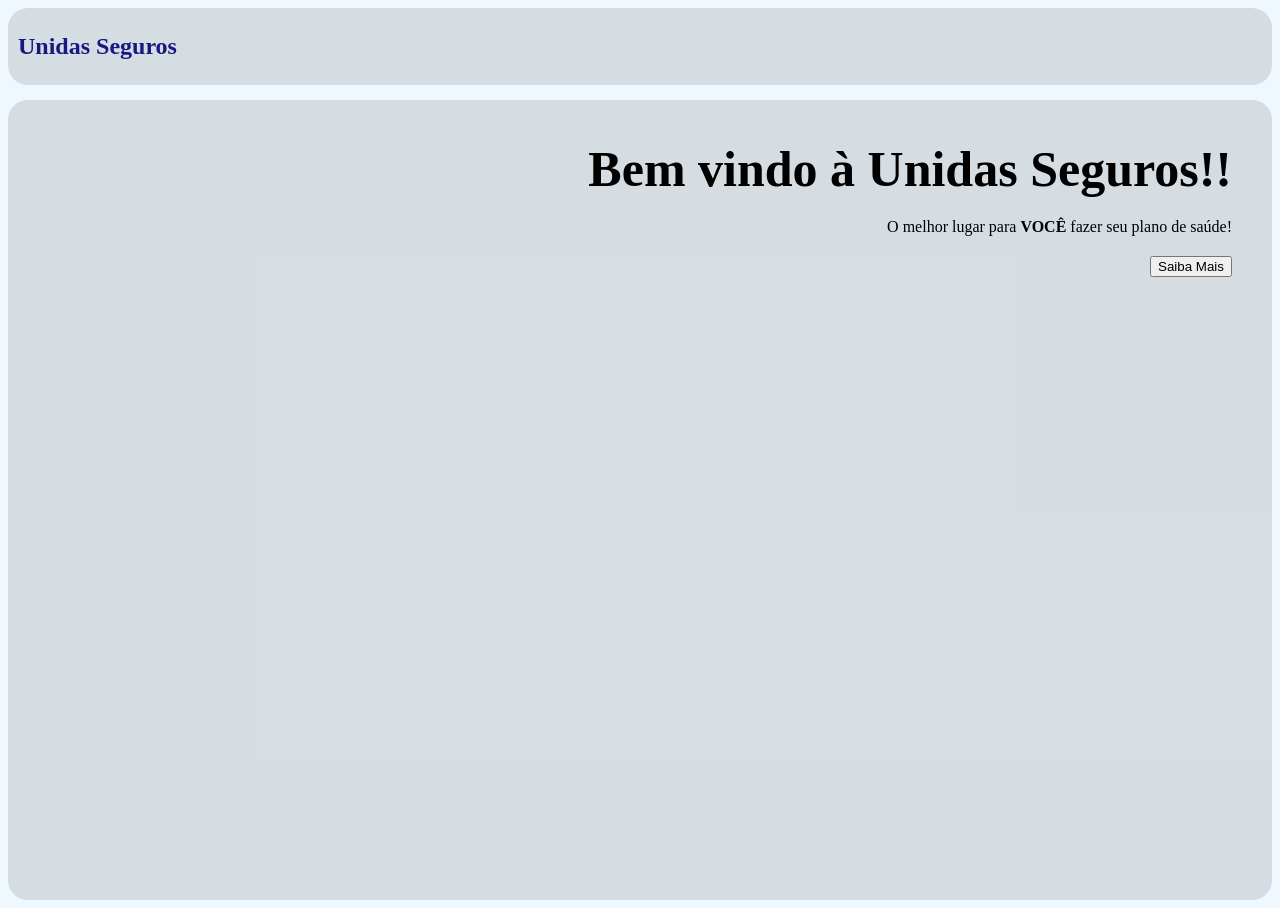
==== site/index.html @ 9eaa48ab "Refatorar estrutura HTML e CSS para melhor organização e estilo" ====
<!DOCTYPE html>
<html lang="pt-br">
<head>
    <meta charset="UTF-8">
    <meta name="viewport" content="width=device-width, initial-scale=1.0">
    <link rel="stylesheet" href="/site/styles.css">
    <title>Unidas seguros / Planos de saude</title>
</head>
<body>
    <!--Cabeçario do site-->
<header class="cabecalho">
    <nav>
        <h1 class="unidas-seguros" id="logo-inicial">Unidas Seguros</h1>
    </nav>
</header>
<!--Background para informações logo abaixo.-->
<section class="container-principal">
    <h2>Bem vindo à Unidas Seguros!!</h2>
    <p>O melhor lugar para <b>VOCÊ</b> fazer seu plano de saúde!</p>
    <button class="saiba-mais">Saiba Mais</button>
</section>

</body>
</html>
---- site/styles.css ----
body {
    background-color: aliceblue;
}
.cabecalho {
  background-color: rgba(108, 113, 117, 0.2) ;
  border-radius: 20px;
  margin: 0 ;
  padding: 5px 10px;
  
  
}

#logo-inicial {
    color: rgb(24, 24, 128);
}

.container-principal {
    background-color: rgba(108, 113, 117, 0.2); 
    display: flex;
    flex-direction: column;          
    align-items: flex-end;         
    padding: 40px;
    min-height: 80vh;
    border-radius: 20px;
    margin-top: 15px;
}

h2 {
    text-align: right;
    font-size: 50px;
    margin: 0 0 20px 0;              
}

.container-principal p {
    text-align: right;
    margin: 0 0 20px 0;
}
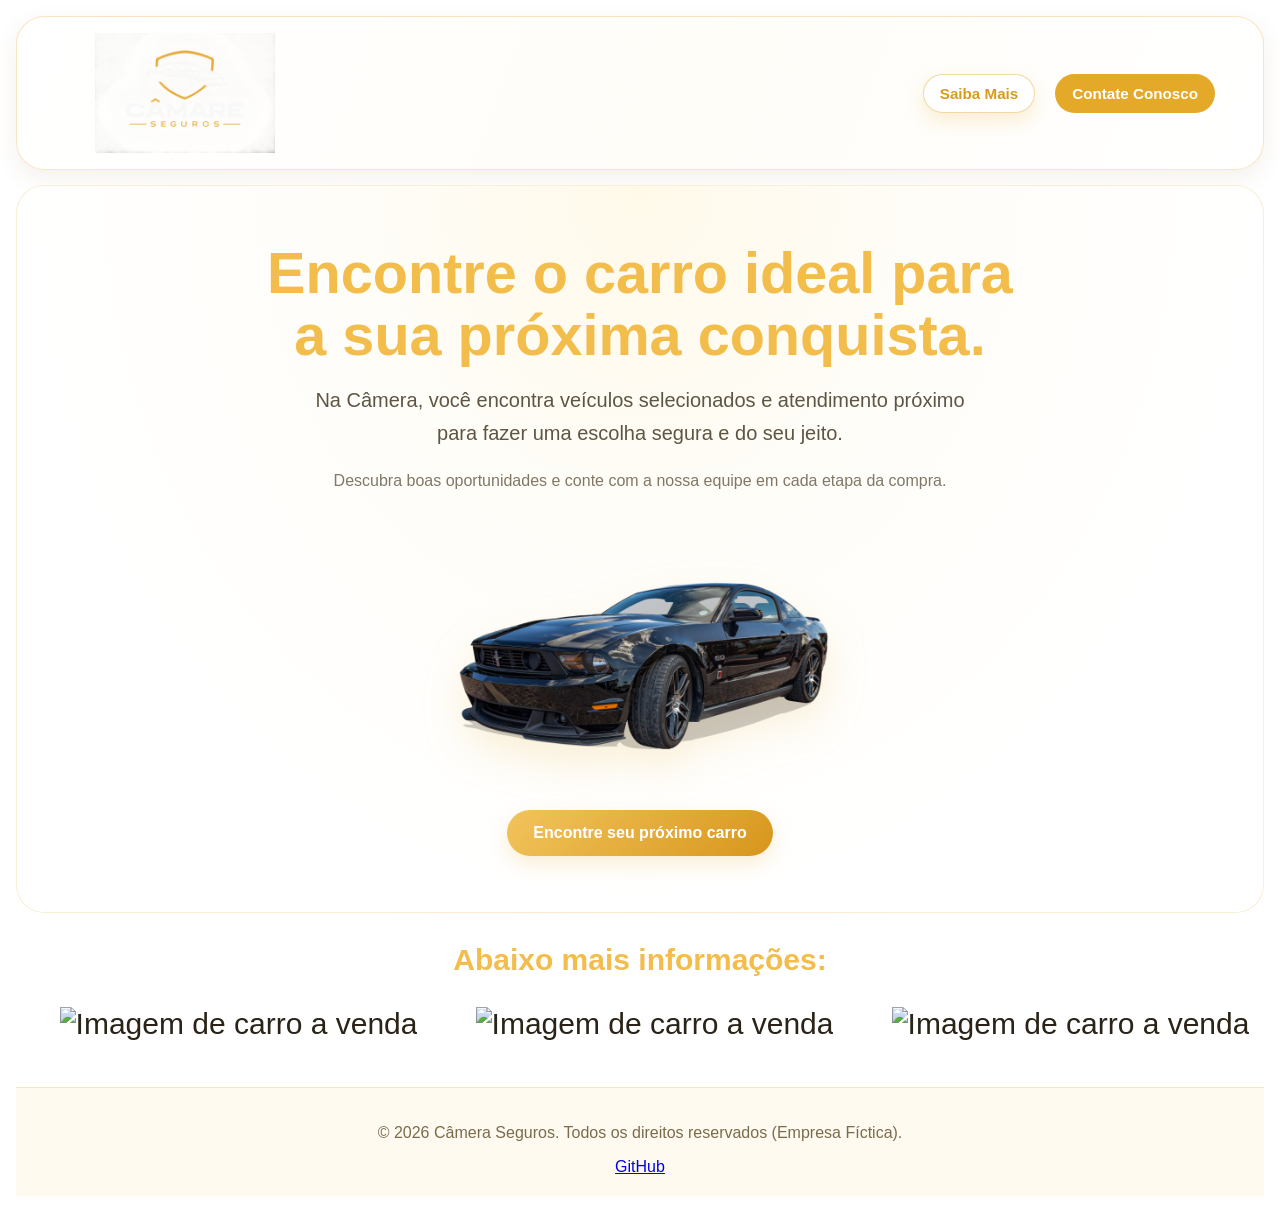
==== commit d22b9154: "v.0.0.1 -Ajuste em css - Ajustes no main, section, header." ====
--- a/site/index.html
+++ b/site/index.html
@@ -10,15 +10,35 @@
     <!--Cabeçario do site-->
 <header class="cabecalho">
     <nav>
-        <h1 class="unidas-seguros" id="logo-inicial">Unidas Seguros</h1>
+        <img src="/site/assents/imagens/ed06e8d8-f7e1-4f26-b0d9-504f2275ce01.png" alt="Câmera Seguros" id="logo-inicial">
+        <button class="saiba-mais">Saiba Mais</button>
+        <button class="contate-conosco">Contate Conosco</button>
     </nav>
 </header>
+<main>
+    <section class="container-principal">
+        <h2>Encontre o carro ideal para a sua próxima conquista.</h2>
+        <p>Na Câmera, você encontra veículos selecionados e atendimento próximo para fazer uma escolha segura e do seu jeito.</p>
+        <span>Descubra boas oportunidades e conte com a nossa equipe em cada etapa da compra.</span>
+        <img src="/site/assents/imagens/auto-mustang-png.png" alt="Carro disponível para venda" class="imagem-seguro">
+        <button class="saiba-mais">Encontre seu próximo carro</button>
+    </section>
 <!--Background para informações logo abaixo.-->
-<section class="container-principal">
-    <h2>Bem vindo à Unidas Seguros!!</h2>
-    <p>O melhor lugar para <b>VOCÊ</b> fazer seu plano de saúde!</p>
-    <button class="saiba-mais">Saiba Mais</button>
-</section>
+</main>
 
+<h3 class="informacoes-titulo">Abaixo mais informações:</h3>
+<!--Container para informações do site-->
+<div class="container-informacoes">
+    <p></p>
+    <img src="/site/images/planos.png" alt="Imagem de carro a venda" class="imagem-celta">
+    <p></p>
+    <img src="/site/images/planos.png" alt="Imagem de carro a venda" class="imagem-opala">
+    <p></p>
+    <img src="/site/images/planos.png" alt="Imagem de carro a venda" class="imagem-civic">
+</div>
+
+<footer class="rodape">
+    <p>© 2026 Câmera Seguros. Todos os direitos reservados (Empresa Fíctica).</p>
+    <a href="https://github.com/Mathhh1/Planos-de-saude-PROJETO" target="_blank">GitHub</a>
 </body>
 </html>
--- a/site/styles.css
+++ b/site/styles.css
@@ -1,37 +1,141 @@
 body {
-    background-color: aliceblue;
+    margin: 0;
+    padding: 16px;
+    background: #fff;
+    color: #292318;
+    font-family: Arial, sans-serif;
 }
 .cabecalho {
-  background-color: rgba(108, 113, 117, 0.2) ;
-  border-radius: 20px;
-  margin: 0 ;
-  padding: 5px 10px;
-  
-  
+    margin: 0;
+    padding: 16px clamp(20px, 4vw, 48px);
+    border: 1px solid rgba(230, 170, 52, 0.3);
+    border-radius: 28px;
+    background: linear-gradient(110deg, #fff 0%, #fffdf8 55%, #fff 100%);
+    box-shadow: 0 8px 24px rgba(112, 82, 20, 0.08);
+}
+.cabecalho > nav {
+    display: flex;
+    align-items: center;
+    justify-content: space-between;
+    gap: 20px;
+}
+.cabecalho .saiba-mais,
+.cabecalho .contate-conosco {
+    padding: 10px 16px;
+    border: 1px solid rgba(230, 170, 52, 0.45);
+    border-radius: 999px;
+    background: #fff;
+    color: #d99b1d;
+    font: inherit;
+    font-size: 0.95rem;
+    font-weight: 600;
+    white-space: nowrap;
+    cursor: pointer;
+}
+.cabecalho .contate-conosco {
+    background: #e5a929;
+    color: #fff;
+}
+.cabecalho .saiba-mais:hover,
+.cabecalho .contate-conosco:hover {
+    transform: translateY(-1px);
+    box-shadow: 0 6px 14px rgba(230, 170, 52, 0.2);
 }
 
 #logo-inicial {
-    color: rgb(24, 24, 128);
+    display: block;
+    width: clamp(180px, 23vw, 240px);
+    height: 120px;
+    margin: 0 auto 0 0;
+    object-fit: contain;
+    object-position: center;
+}
+@media (max-width: 560px) {
+    .cabecalho { padding: 16px; }
+    .cabecalho > nav { flex-wrap: wrap; gap: 10px; }
+    .cabecalho .saiba-mais,
+    .cabecalho .contate-conosco { padding: 9px 12px; font-size: 0.82rem; }
+    #logo-inicial { flex-basis: 100%; }
 }
 
 .container-principal {
-    background-color: rgba(108, 113, 117, 0.2); 
+    position: relative;
     display: flex;
-    flex-direction: column;          
-    align-items: flex-end;         
-    padding: 40px;
-    min-height: 80vh;
-    border-radius: 20px;
+    flex-direction: column;
+    align-items: center;
+    justify-content: center;
+    gap: 18px;
+    box-sizing: border-box;
+    min-height: 78vh;
     margin-top: 15px;
+    padding: 56px 24px;
+    overflow: hidden;
+    border: 1px solid rgba(230, 170, 52, 0.2);
+    border-radius: 28px;
+    background: radial-gradient(ellipse at 50% 0%, #fff9e9 0%, #fffdf8 32%, #fff 72%);
+    text-align: center;
 }
 
 h2 {
-    text-align: right;
-    font-size: 50px;
-    margin: 0 0 20px 0;              
+    max-width: 780px;
+    margin: 0;
+    color: #f2bd4b;
+    font-size: clamp(2.2rem, 5vw, 3.6rem);
+    line-height: 1.08;
 }
-
+.imagem-seguro {
+    position: relative;
+    z-index: 1;
+    width: min(100%, 420px);
+    max-height: 32vh;
+    object-fit: contain;
+    opacity: 1;
+    filter: drop-shadow(0 18px 20px rgba(230, 170, 52, 0.18));
+}
 .container-principal p {
-    text-align: right;
-    margin: 0 0 20px 0;
-}+    max-width: 680px;
+    margin: 0;
+    color: #5e5544;
+    font-size: clamp(1.05rem, 2vw, 1.25rem);
+    line-height: 1.65;
+}
+.container-principal span {
+    max-width: 620px;
+    color: #817766;
+    line-height: 1.6;
+}
+.saiba-mais {
+    border: 0;
+    border-radius: 999px;
+    padding: 14px 26px;
+    background: linear-gradient(135deg, #f2c45c, #d7961c);
+    color: #fff;
+    font: inherit;
+    font-weight: 700;
+    cursor: pointer;
+    box-shadow: 0 8px 20px rgba(230, 170, 52, 0.2);
+    transition: transform 160ms ease, box-shadow 160ms ease;
+}
+.saiba-mais:hover {
+    transform: translateY(-2px);
+    box-shadow: 0 12px 24px rgba(230, 170, 52, 0.3);
+}
+.informacoes-titulo{
+    text-align: center;
+    font-size: 30px;
+    color: #f2bd4b;
+}
+.container-informacoes {
+    display: flex;
+    justify-content: space-around;
+    font-size: 30px;
+}
+.rodape {
+    text-align: center;
+    font-size: 16px;
+    padding: 20px;
+    background: #fffaf0;
+    color: #796b4c;
+    border-top: 1px solid rgba(230, 170, 52, 0.25);
+    margin-top: 20px;
+}
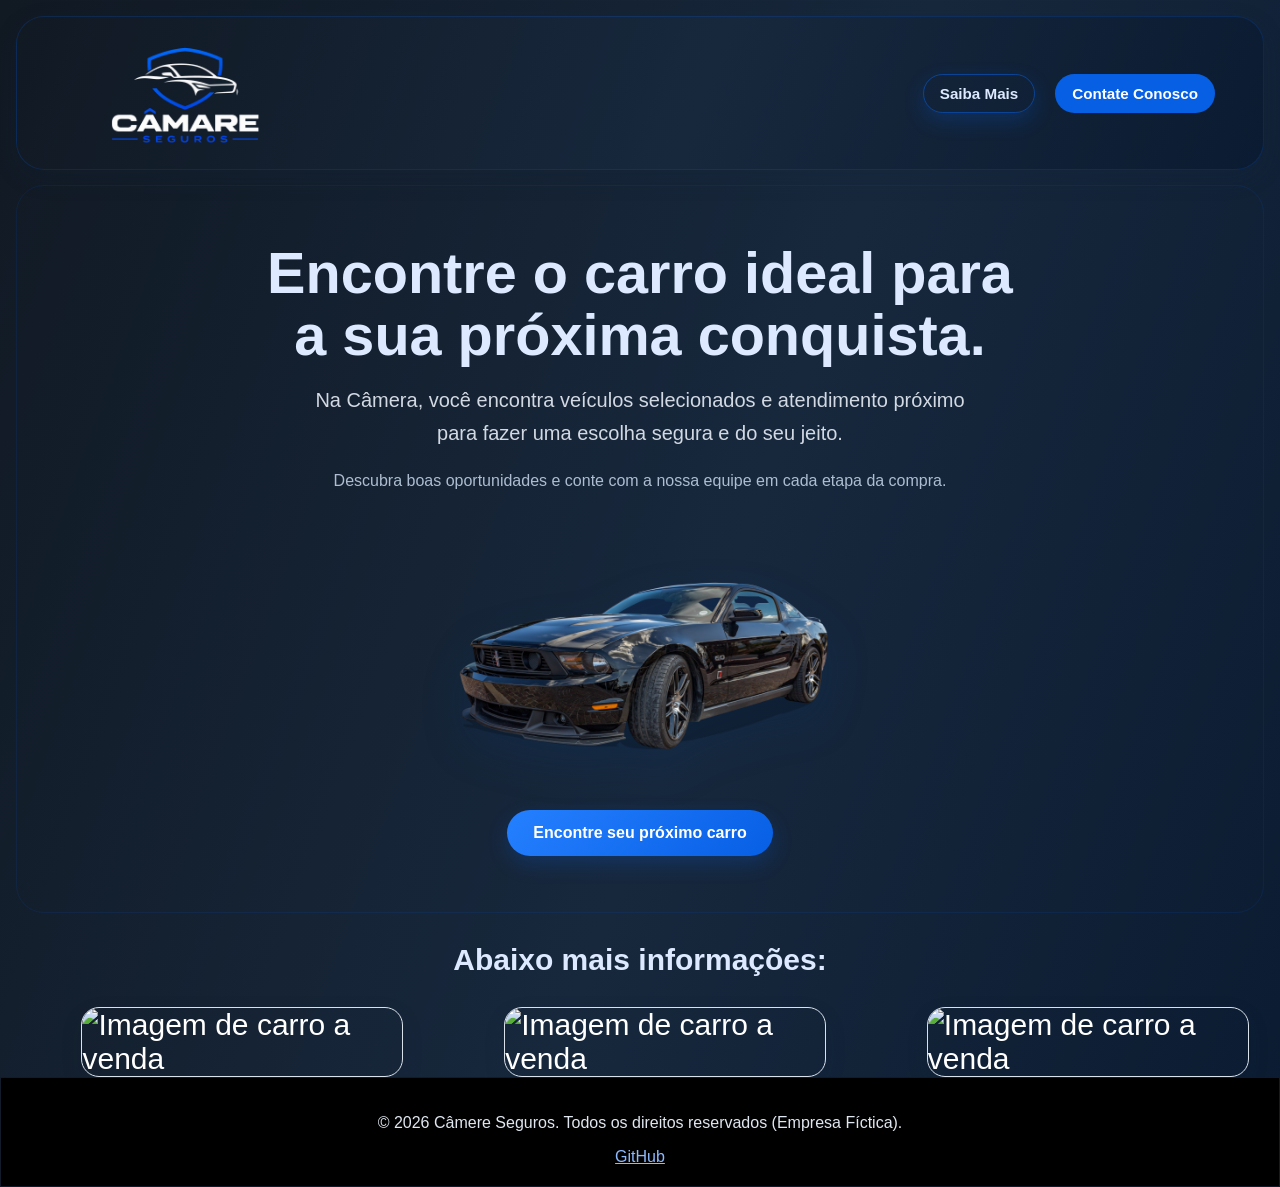
==== commit a60813c4: "v.0.0.2 - Adicionado V libras - Adicionado estilização adequada  no site e trocas de cores." ====
--- a/site/index.html
+++ b/site/index.html
@@ -4,13 +4,13 @@
     <meta charset="UTF-8">
     <meta name="viewport" content="width=device-width, initial-scale=1.0">
     <link rel="stylesheet" href="/site/styles.css">
-    <title>Unidas seguros / Planos de saude</title>
+    <title>Câmere Seguros</title>
 </head>
 <body>
     <!--Cabeçario do site-->
 <header class="cabecalho">
     <nav>
-        <img src="/site/assents/imagens/ed06e8d8-f7e1-4f26-b0d9-504f2275ce01.png" alt="Câmera Seguros" id="logo-inicial">
+        <img src="/site/assents/imagens/7bd2384f-269c-4f12-944d-944b6034e9fe.png" alt="Câmera Seguros" id="logo-inicial">
         <button class="saiba-mais">Saiba Mais</button>
         <button class="contate-conosco">Contate Conosco</button>
     </nav>
@@ -38,7 +38,19 @@
 </div>
 
 <footer class="rodape">
-    <p>© 2026 Câmera Seguros. Todos os direitos reservados (Empresa Fíctica).</p>
+    <p>© 2026 Câmere Seguros. Todos os direitos reservados (Empresa Fíctica).</p>
     <a href="https://github.com/Mathhh1/Planos-de-saude-PROJETO" target="_blank">GitHub</a>
+</footer>
+
+<div vw class="enabled">
+    <div vw-access-button class="active"></div>
+    <div vw-plugin-wrapper>
+        <div class="vw-plugin-top-wrapper"></div>
+    </div>
+</div>
+<script src="https://vlibras.gov.br/app/vlibras-plugin.js"></script>
+<script>
+    new window.VLibras.Widget("https://vlibras.gov.br/app");
+</script>
 </body>
 </html>
--- a/site/styles.css
+++ b/site/styles.css
@@ -1,17 +1,30 @@
+:root {
+    color-scheme: light;
+    --azul: #075fe4;
+    --azul-escuro: #082b5c;
+    --fundo-site: linear-gradient(110deg, #111923 0%, #17283d 55%, #0b1c32 100%);
+    --cinza-texto: #d2d9e3;
+    --branco: #fff;
+}
+
 body {
+    box-sizing: border-box;
+    display: flex;
+    flex-direction: column;
+    min-height: 100vh;
     margin: 0;
     padding: 16px;
-    background: #fff;
-    color: #292318;
+    background: var(--fundo-site);
+    color: var(--branco);
     font-family: Arial, sans-serif;
 }
 .cabecalho {
     margin: 0;
     padding: 16px clamp(20px, 4vw, 48px);
-    border: 1px solid rgba(230, 170, 52, 0.3);
+    border: 1px solid rgba(7, 95, 228, 0.2);
     border-radius: 28px;
-    background: linear-gradient(110deg, #fff 0%, #fffdf8 55%, #fff 100%);
-    box-shadow: 0 8px 24px rgba(112, 82, 20, 0.08);
+    background: var(--fundo-site);
+    box-shadow: 0 8px 24px rgba(16, 35, 61, 0.16);
 }
 .cabecalho > nav {
     display: flex;
@@ -22,10 +35,10 @@
 .cabecalho .saiba-mais,
 .cabecalho .contate-conosco {
     padding: 10px 16px;
-    border: 1px solid rgba(230, 170, 52, 0.45);
+    border: 1px solid rgba(7, 95, 228, 0.55);
     border-radius: 999px;
-    background: #fff;
-    color: #d99b1d;
+    background: transparent;
+    color: #dce9ff;
     font: inherit;
     font-size: 0.95rem;
     font-weight: 600;
@@ -33,13 +46,13 @@
     cursor: pointer;
 }
 .cabecalho .contate-conosco {
-    background: #e5a929;
-    color: #fff;
+    background: var(--azul);
+    color: var(--branco);
 }
 .cabecalho .saiba-mais:hover,
 .cabecalho .contate-conosco:hover {
     transform: translateY(-1px);
-    box-shadow: 0 6px 14px rgba(230, 170, 52, 0.2);
+    box-shadow: 0 6px 14px rgba(7, 95, 228, 0.28);
 }
 
 #logo-inicial {
@@ -70,16 +83,16 @@
     margin-top: 15px;
     padding: 56px 24px;
     overflow: hidden;
-    border: 1px solid rgba(230, 170, 52, 0.2);
+    border: 1px solid rgba(7, 95, 228, 0.12);
     border-radius: 28px;
-    background: radial-gradient(ellipse at 50% 0%, #fff9e9 0%, #fffdf8 32%, #fff 72%);
+    background: transparent;
     text-align: center;
 }
 
 h2 {
     max-width: 780px;
     margin: 0;
-    color: #f2bd4b;
+    color: #dce9ff;
     font-size: clamp(2.2rem, 5vw, 3.6rem);
     line-height: 1.08;
 }
@@ -90,52 +103,67 @@
     max-height: 32vh;
     object-fit: contain;
     opacity: 1;
-    filter: drop-shadow(0 18px 20px rgba(230, 170, 52, 0.18));
+    filter: drop-shadow(0 18px 20px rgba(7, 48, 105, 0.2));
 }
 .container-principal p {
     max-width: 680px;
     margin: 0;
-    color: #5e5544;
+    color: var(--cinza-texto);
     font-size: clamp(1.05rem, 2vw, 1.25rem);
     line-height: 1.65;
 }
 .container-principal span {
     max-width: 620px;
-    color: #817766;
+    color: #aebdd1;
     line-height: 1.6;
 }
 .saiba-mais {
     border: 0;
     border-radius: 999px;
     padding: 14px 26px;
-    background: linear-gradient(135deg, #f2c45c, #d7961c);
-    color: #fff;
+    background: linear-gradient(135deg, #2580ff, var(--azul));
+    color: var(--branco);
     font: inherit;
     font-weight: 700;
     cursor: pointer;
-    box-shadow: 0 8px 20px rgba(230, 170, 52, 0.2);
+    box-shadow: 0 8px 20px rgba(7, 95, 228, 0.22);
     transition: transform 160ms ease, box-shadow 160ms ease;
 }
 .saiba-mais:hover {
     transform: translateY(-2px);
-    box-shadow: 0 12px 24px rgba(230, 170, 52, 0.3);
+    box-shadow: 0 12px 24px rgba(7, 95, 228, 0.3);
 }
 .informacoes-titulo{
     text-align: center;
     font-size: 30px;
-    color: #f2bd4b;
+    color: #dce9ff;
 }
 .container-informacoes {
     display: flex;
     justify-content: space-around;
+    flex-wrap: wrap;
+    gap: 20px;
     font-size: 30px;
 }
+.container-informacoes img {
+    max-width: min(100%, 320px);
+    height: auto;
+    border: 1px solid #d9e1eb;
+    border-radius: 18px;
+    box-shadow: 0 8px 22px rgba(16, 35, 61, 0.1);
+}
 .rodape {
+    box-sizing: border-box;
+    width: calc(100% + 32px);
     text-align: center;
     font-size: 16px;
     padding: 20px;
-    background: #fffaf0;
-    color: #796b4c;
-    border-top: 1px solid rgba(230, 170, 52, 0.25);
-    margin-top: 20px;
+    background: #000000;
+    color: #e0e7f0;
+    border: 1px solid rgba(112, 168, 255, 0.16);
+    margin: auto -16px -16px;
+    border-radius: 0;
 }
+.rodape a {
+    color: #8dbaff;
+}
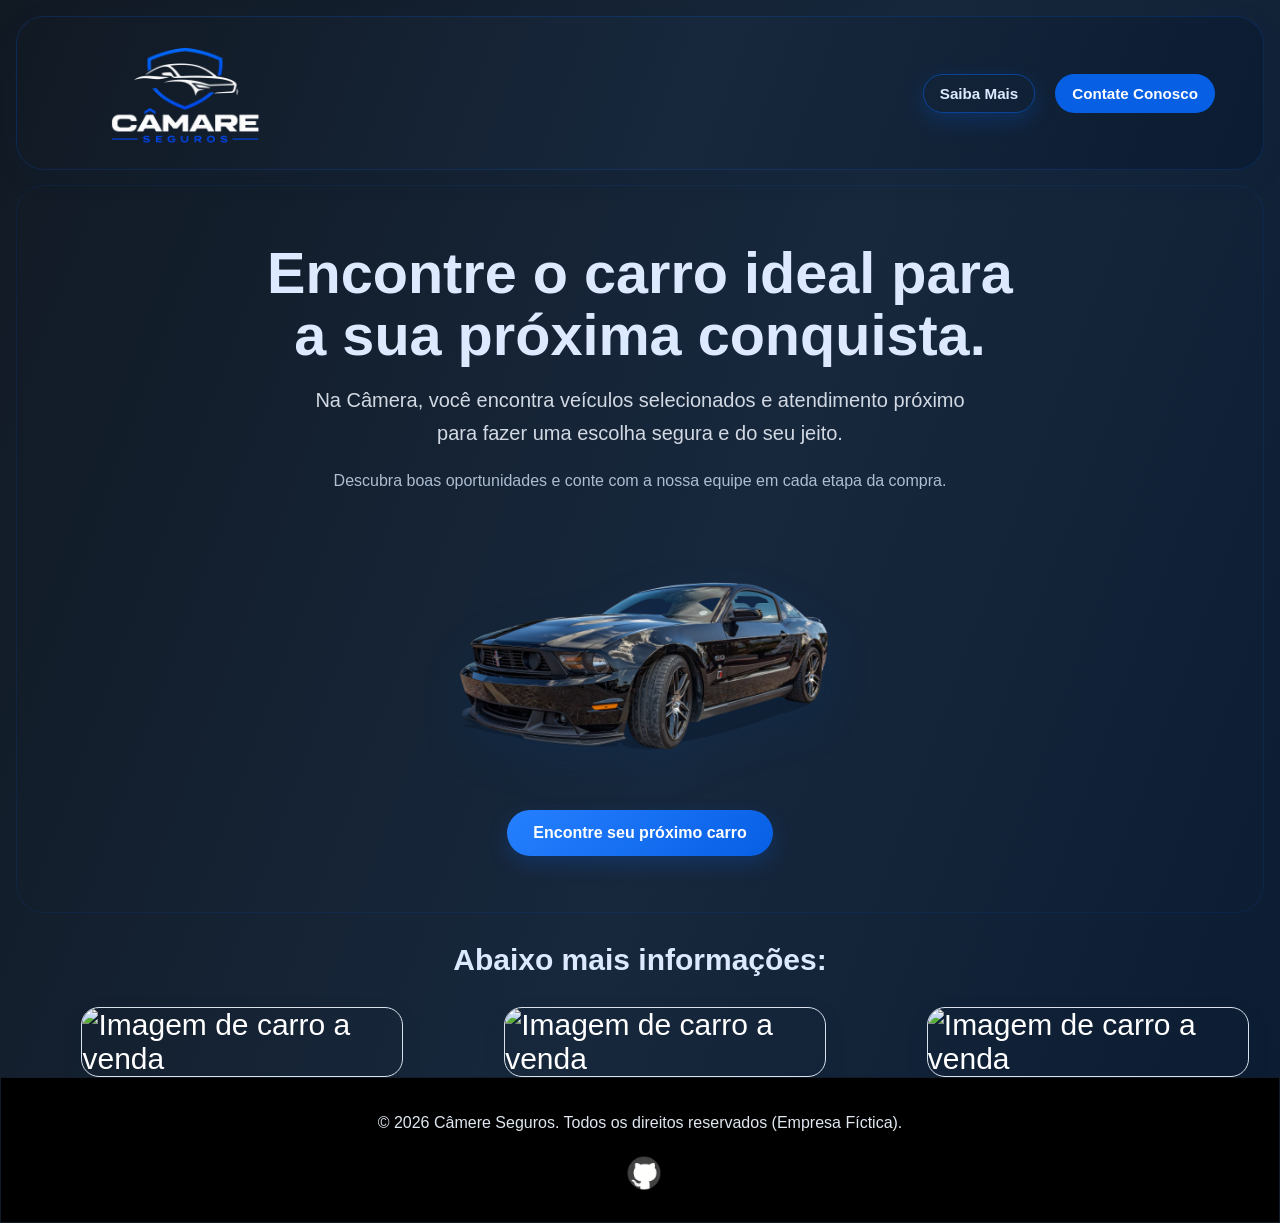
==== commit 8da1d23a: "V.0.0.3 - Ajuste no footer (imagem conecta ao link do repositorio) - Adicionado formulario ao clicar" ====
--- a/site/index.html
+++ b/site/index.html
@@ -12,7 +12,7 @@
     <nav>
         <img src="/site/assents/imagens/7bd2384f-269c-4f12-944d-944b6034e9fe.png" alt="Câmera Seguros" id="logo-inicial">
         <button class="saiba-mais">Saiba Mais</button>
-        <button class="contate-conosco">Contate Conosco</button>
+        <button class="contate-conosco" id="abrir-contato">Contate Conosco</button>
     </nav>
 </header>
 <main>
@@ -21,7 +21,37 @@
         <p>Na Câmera, você encontra veículos selecionados e atendimento próximo para fazer uma escolha segura e do seu jeito.</p>
         <span>Descubra boas oportunidades e conte com a nossa equipe em cada etapa da compra.</span>
         <img src="/site/assents/imagens/auto-mustang-png.png" alt="Carro disponível para venda" class="imagem-seguro">
+        <!--Contato com interação em js/usuario-->
         <button class="saiba-mais">Encontre seu próximo carro</button>
+        <dialog id="modal-contato" class="modal-contato">
+    <form method="dialog" class="form-contato" id="form-contato">
+        <h3>Fale com a gente</h3>
+
+        <label for="nome">Nome</label>
+        <input type="text" id="nome" name="nome" required>
+
+        <label for="email">E-mail</label>
+        <input type="email" id="email" name="email" required>
+
+        <label for="telefone">Telefone</label>
+        <input type="tel" id="telefone" name="telefone" placeholder="(81) 99999-9999">
+
+        <label for="assunto">Assunto</label>
+        <select id="assunto" name="assunto">
+            <option value="duvida">Dúvida</option>
+            <option value="orcamento">Orçamento</option>
+            <option value="outro">Outro</option>
+        </select>
+
+        <label for="mensagem">Mensagem</label>
+        <textarea id="mensagem" name="mensagem" rows="4" required></textarea>
+
+        <div class="botoes-form">
+            <button type="button" id="fechar-contato" class="btn-cancelar">Cancelar</button>
+            <button type="submit" class="btn-enviar">Enviar</button>
+        </div>
+    </form>
+</dialog>
     </section>
 <!--Background para informações logo abaixo.-->
 </main>
@@ -39,7 +69,10 @@
 
 <footer class="rodape">
     <p>© 2026 Câmere Seguros. Todos os direitos reservados (Empresa Fíctica).</p>
-    <a href="https://github.com/Mathhh1/Planos-de-saude-PROJETO" target="_blank">GitHub</a>
+    <a href="https://github.com/Mathhh1/C-mera-Seguros-Projeto" target="_blank" rel="noopener noreferrer">
+       
+        <img src="/site/assents/imagens/github_PNG32.png" alt="Logo do GitHub" class="logo-github">
+    </a>
 </footer>
 
 <div vw class="enabled">
@@ -52,5 +85,7 @@
 <script>
     new window.VLibras.Widget("https://vlibras.gov.br/app");
 </script>
+
+<script src="/site/script.js"></script>
 </body>
 </html>
--- a/site/styles.css
+++ b/site/styles.css
@@ -26,6 +26,7 @@
     background: var(--fundo-site);
     box-shadow: 0 8px 24px rgba(16, 35, 61, 0.16);
 }
+
 .cabecalho > nav {
     display: flex;
     align-items: center;
@@ -48,6 +49,102 @@
 .cabecalho .contate-conosco {
     background: var(--azul);
     color: var(--branco);
+}
+
+.modal-contato {
+    box-sizing: border-box;
+    width: min(92vw, 500px);
+    max-width: 500px;
+    max-height: 90vh;
+    padding: 0;
+    overflow: auto;
+    border: 1px solid rgba(141, 186, 255, 0.35);
+    border-radius: 24px;
+    background: linear-gradient(145deg, #1b304a, #101f33);
+    color: var(--branco);
+    box-shadow: 0 24px 70px rgba(0, 0, 0, 0.45);
+}
+.modal-contato::backdrop {
+    background: rgba(3, 10, 20, 0.76);
+    backdrop-filter: blur(5px);
+}
+.form-contato {
+    display: flex;
+    flex-direction: column;
+    gap: 10px;
+    padding: clamp(22px, 5vw, 34px);
+}
+.form-contato h3 {
+    margin: 0 0 4px;
+    color: #dce9ff;
+    font-size: 1.6rem;
+}
+.form-contato h3::after {
+    display: block;
+    width: 48px;
+    height: 3px;
+    margin-top: 10px;
+    border-radius: 99px;
+    background: linear-gradient(90deg, #2580ff, #76b3ff);
+    content: "";
+}
+.form-contato label {
+    margin-top: 4px;
+    color: #cbd8e8;
+    font-size: 0.9rem;
+    font-weight: 600;
+}
+.form-contato input,
+.form-contato select,
+.form-contato textarea {
+    box-sizing: border-box;
+    width: 100%;
+    padding: 12px 14px;
+    border: 1px solid rgba(174, 197, 226, 0.24);
+    border-radius: 12px;
+    background: rgba(5, 17, 32, 0.7);
+    color: var(--branco);
+    font: inherit;
+    transition: border-color 160ms ease, box-shadow 160ms ease;
+}
+.form-contato textarea {
+    min-height: 110px;
+    resize: vertical;
+}
+.form-contato input::placeholder,
+.form-contato textarea::placeholder {
+    color: #8394aa;
+}
+.form-contato input:focus,
+.form-contato select:focus,
+.form-contato textarea:focus {
+    outline: none;
+    border-color: #5ba0ff;
+    box-shadow: 0 0 0 3px rgba(37, 128, 255, 0.2);
+}
+.botoes-form {
+    display: flex;
+    justify-content: flex-end;
+    gap: 10px;
+    margin-top: 14px;
+}
+.btn-enviar,
+.btn-cancelar {
+    padding: 11px 22px;
+    border-radius: 999px;
+    font: inherit;
+    font-weight: 700;
+    cursor: pointer;
+    transition: transform 160ms ease, background 160ms ease, box-shadow 160ms ease;
+}
+.btn-enviar { border: 0; background: linear-gradient(135deg, #2580ff, var(--azul)); color: var(--branco); box-shadow: 0 7px 18px rgba(7, 95, 228, 0.28); }
+.btn-cancelar { border: 1px solid rgba(174, 197, 226, 0.32); background: transparent; color: #dce9ff; }
+.btn-enviar:hover,
+.btn-cancelar:hover { transform: translateY(-1px); }
+.btn-cancelar:hover { background: rgba(255, 255, 255, 0.06); }
+@media (max-width: 480px) {
+    .botoes-form { flex-direction: column-reverse; }
+    .botoes-form button { width: 100%; }
 }
 .cabecalho .saiba-mais:hover,
 .cabecalho .contate-conosco:hover {
@@ -167,3 +264,10 @@
 .rodape a {
     color: #8dbaff;
 }
+
+/* Estilo para o logo do GitHub (ao cliclar vai abrir o repositório) */
+.logo-github {
+    width: 50px;
+    height: 50px;
+    margin-left: 8px;
+}
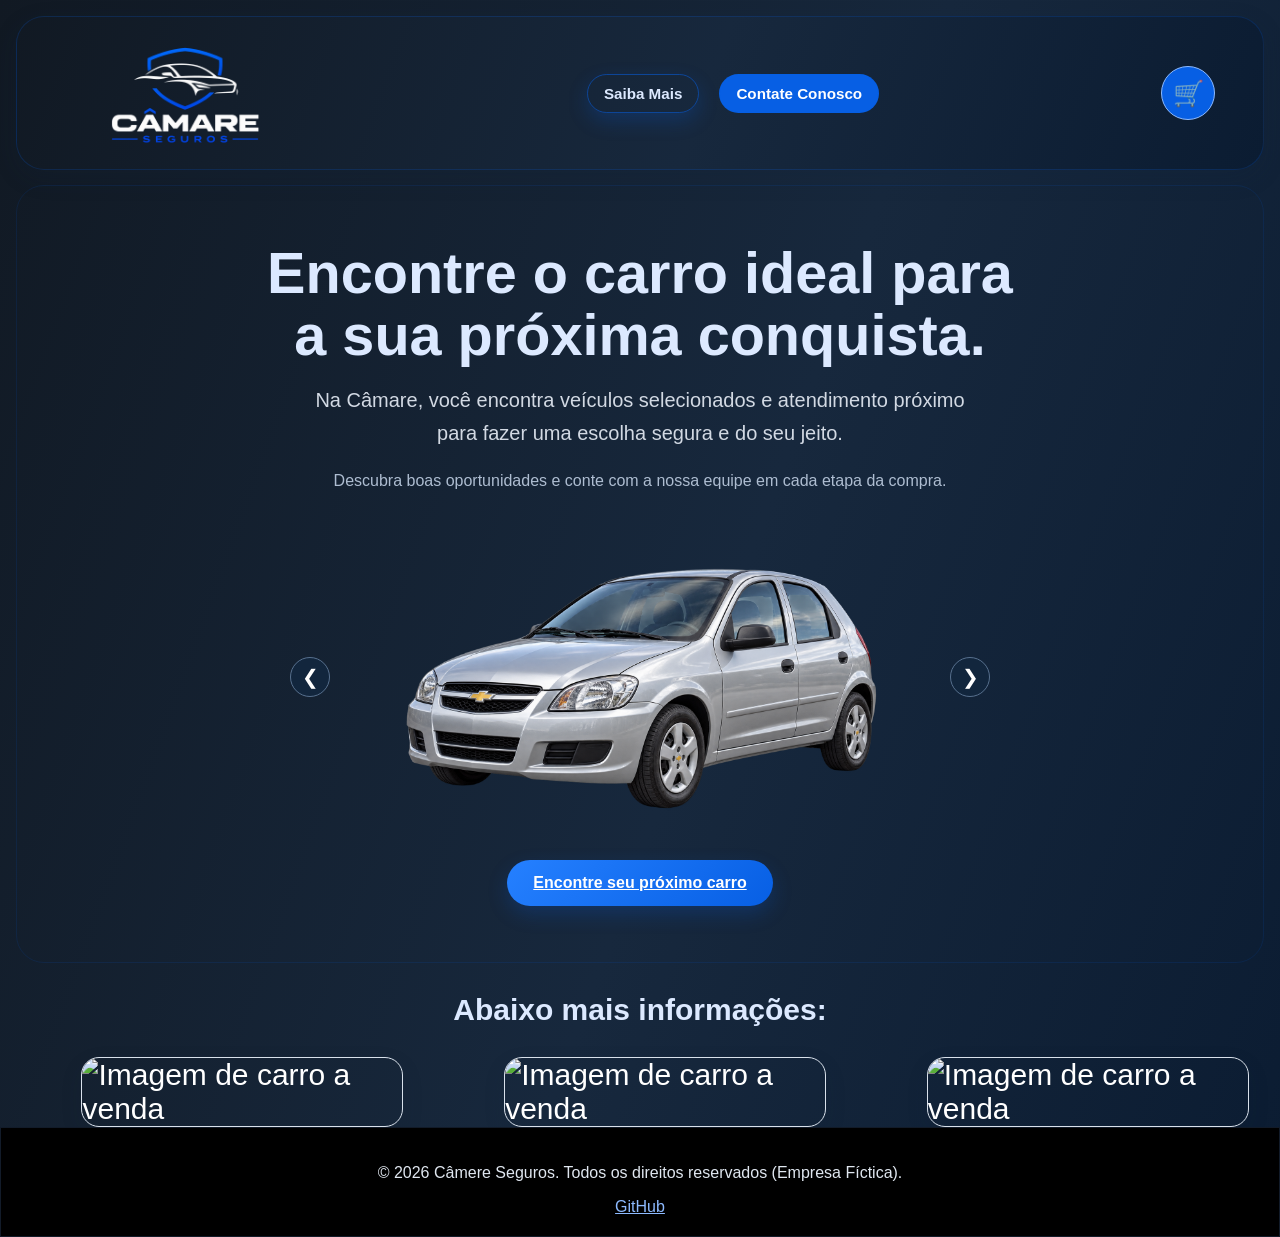
==== commit 5345dab4: "dicionada a função de compra de carros, carrinho e carrossel de imagens - Compra de carros: Criei um" ====
--- a/site/index.html
+++ b/site/index.html
@@ -1,64 +1,53 @@
-<!DOCTYPE html>
+﻿<!DOCTYPE html>
 <html lang="pt-br">
 <head>
     <meta charset="UTF-8">
     <meta name="viewport" content="width=device-width, initial-scale=1.0">
     <link rel="stylesheet" href="/site/styles.css">
+    <link rel="stylesheet" href="../compra/carrinho.css">
+    <script src="../compra/compra.js" defer></script>
+    <script src="carrossel.js" defer></script>
     <title>Câmere Seguros</title>
 </head>
 <body>
-    <!--Cabeçario do site-->
+    <!-- Cabeçalho -->
 <header class="cabecalho">
     <nav>
         <img src="/site/assents/imagens/7bd2384f-269c-4f12-944d-944b6034e9fe.png" alt="Câmera Seguros" id="logo-inicial">
         <button class="saiba-mais">Saiba Mais</button>
-        <button class="contate-conosco" id="abrir-contato">Contate Conosco</button>
+        <button class="contate-conosco">Contate Conosco</button>
+        <button class="botao-carrinho" id="abrir-carrinho" type="button" aria-label="Abrir carrinho, 0 itens">
+                <span aria-hidden="true">🛒</span>
+                <span id="quantidade-carrinho" hidden>0</span>
+            </button>
     </nav>
 </header>
 <main>
-    <section class="container-principal">
+    <section class="parte-principal">
         <h2>Encontre o carro ideal para a sua próxima conquista.</h2>
-        <p>Na Câmera, você encontra veículos selecionados e atendimento próximo para fazer uma escolha segura e do seu jeito.</p>
+        <p>Na Câmare, você encontra veículos selecionados e atendimento próximo para fazer uma escolha segura e do seu jeito.</p>
         <span>Descubra boas oportunidades e conte com a nossa equipe em cada etapa da compra.</span>
-        <img src="/site/assents/imagens/auto-mustang-png.png" alt="Carro disponível para venda" class="imagem-seguro">
-        <!--Contato com interação em js/usuario-->
-        <button class="saiba-mais">Encontre seu próximo carro</button>
-        <dialog id="modal-contato" class="modal-contato">
-    <form method="dialog" class="form-contato" id="form-contato">
-        <h3>Fale com a gente</h3>
+        <!-- Um carro por vez, usando as setas para trocar -->
+        <div class="carrossel" role="region" aria-label="Modelos de carros">
+            <div class="fotos-carros">
+                <img src="assents/imagens/celta-inicio.png" alt="Chevrolet Celta prata, imagem ilustrativa" class="foto-inicio">
+                <img src="assents/imagens/civic-inicio.png" alt="Honda Civic cinza, imagem ilustrativa" class="foto-inicio" hidden>
+                <img src="assents/imagens/gol-inicio.png" alt="Volkswagen Gol branco, imagem ilustrativa" class="foto-inicio" hidden>
+            </div>
+            <div class="botoes-carrossel">
+                <button type="button" id="carro-anterior" aria-label="Carro anterior">❮</button>
+                <button type="button" id="proximo-carro" aria-label="Próximo carro">❯</button>
+            </div>
+        </div>
+        <a class="saiba-mais" href="../compra/compra.html">Encontre seu próximo carro</a>
 
-        <label for="nome">Nome</label>
-        <input type="text" id="nome" name="nome" required>
-
-        <label for="email">E-mail</label>
-        <input type="email" id="email" name="email" required>
-
-        <label for="telefone">Telefone</label>
-        <input type="tel" id="telefone" name="telefone" placeholder="(81) 99999-9999">
-
-        <label for="assunto">Assunto</label>
-        <select id="assunto" name="assunto">
-            <option value="duvida">Dúvida</option>
-            <option value="orcamento">Orçamento</option>
-            <option value="outro">Outro</option>
-        </select>
-
-        <label for="mensagem">Mensagem</label>
-        <textarea id="mensagem" name="mensagem" rows="4" required></textarea>
-
-        <div class="botoes-form">
-            <button type="button" id="fechar-contato" class="btn-cancelar">Cancelar</button>
-            <button type="submit" class="btn-enviar">Enviar</button>
-        </div>
-    </form>
-</dialog>
     </section>
-<!--Background para informações logo abaixo.-->
+<!-- Informações abaixo -->
 </main>
 
 <h3 class="informacoes-titulo">Abaixo mais informações:</h3>
-<!--Container para informações do site-->
-<div class="container-informacoes">
+<!-- Mais informações do site -->
+<div class="parte-informacoes">
     <p></p>
     <img src="/site/images/planos.png" alt="Imagem de carro a venda" class="imagem-celta">
     <p></p>
@@ -69,10 +58,7 @@
 
 <footer class="rodape">
     <p>© 2026 Câmere Seguros. Todos os direitos reservados (Empresa Fíctica).</p>
-    <a href="https://github.com/Mathhh1/C-mera-Seguros-Projeto" target="_blank" rel="noopener noreferrer">
-       
-        <img src="/site/assents/imagens/github_PNG32.png" alt="Logo do GitHub" class="logo-github">
-    </a>
+    <a href="https://github.com/Mathhh1/Planos-de-saude-PROJETO" target="_blank">GitHub</a>
 </footer>
 
 <div vw class="enabled">
@@ -85,7 +71,15 @@
 <script>
     new window.VLibras.Widget("https://vlibras.gov.br/app");
 </script>
-
-<script src="/site/script.js"></script>
+<dialog class="carrinho" id="meu-carrinho" aria-labelledby="titulo-carrinho">
+    <button class="botao-limpar fechar-carrinho" id="fechar-carrinho" type="button">Fechar</button>
+    <h2 id="titulo-carrinho">Meu carrinho</h2>
+    <p id="carrinho-vazio">Seu carrinho está vazio.</p>
+    <ul id="lista-carrinho"></ul>
+    <p id="total" aria-live="polite">Total: R$ 0,00</p>
+    <button class="botao-limpar" id="limpar-carrinho" type="button">Limpar carrinho</button>
+    <p><a class="saiba-mais" href="../compra/compra.html?carrinho=aberto">Ir para compra</a></p>
+    <p id="mensagem-compra" role="status"></p>
+</dialog>
 </body>
 </html>
--- a/site/styles.css
+++ b/site/styles.css
@@ -1,4 +1,4 @@
-:root {
+﻿:root {
     color-scheme: light;
     --azul: #075fe4;
     --azul-escuro: #082b5c;
@@ -26,7 +26,6 @@
     background: var(--fundo-site);
     box-shadow: 0 8px 24px rgba(16, 35, 61, 0.16);
 }
-
 .cabecalho > nav {
     display: flex;
     align-items: center;
@@ -50,102 +49,6 @@
     background: var(--azul);
     color: var(--branco);
 }
-
-.modal-contato {
-    box-sizing: border-box;
-    width: min(92vw, 500px);
-    max-width: 500px;
-    max-height: 90vh;
-    padding: 0;
-    overflow: auto;
-    border: 1px solid rgba(141, 186, 255, 0.35);
-    border-radius: 24px;
-    background: linear-gradient(145deg, #1b304a, #101f33);
-    color: var(--branco);
-    box-shadow: 0 24px 70px rgba(0, 0, 0, 0.45);
-}
-.modal-contato::backdrop {
-    background: rgba(3, 10, 20, 0.76);
-    backdrop-filter: blur(5px);
-}
-.form-contato {
-    display: flex;
-    flex-direction: column;
-    gap: 10px;
-    padding: clamp(22px, 5vw, 34px);
-}
-.form-contato h3 {
-    margin: 0 0 4px;
-    color: #dce9ff;
-    font-size: 1.6rem;
-}
-.form-contato h3::after {
-    display: block;
-    width: 48px;
-    height: 3px;
-    margin-top: 10px;
-    border-radius: 99px;
-    background: linear-gradient(90deg, #2580ff, #76b3ff);
-    content: "";
-}
-.form-contato label {
-    margin-top: 4px;
-    color: #cbd8e8;
-    font-size: 0.9rem;
-    font-weight: 600;
-}
-.form-contato input,
-.form-contato select,
-.form-contato textarea {
-    box-sizing: border-box;
-    width: 100%;
-    padding: 12px 14px;
-    border: 1px solid rgba(174, 197, 226, 0.24);
-    border-radius: 12px;
-    background: rgba(5, 17, 32, 0.7);
-    color: var(--branco);
-    font: inherit;
-    transition: border-color 160ms ease, box-shadow 160ms ease;
-}
-.form-contato textarea {
-    min-height: 110px;
-    resize: vertical;
-}
-.form-contato input::placeholder,
-.form-contato textarea::placeholder {
-    color: #8394aa;
-}
-.form-contato input:focus,
-.form-contato select:focus,
-.form-contato textarea:focus {
-    outline: none;
-    border-color: #5ba0ff;
-    box-shadow: 0 0 0 3px rgba(37, 128, 255, 0.2);
-}
-.botoes-form {
-    display: flex;
-    justify-content: flex-end;
-    gap: 10px;
-    margin-top: 14px;
-}
-.btn-enviar,
-.btn-cancelar {
-    padding: 11px 22px;
-    border-radius: 999px;
-    font: inherit;
-    font-weight: 700;
-    cursor: pointer;
-    transition: transform 160ms ease, background 160ms ease, box-shadow 160ms ease;
-}
-.btn-enviar { border: 0; background: linear-gradient(135deg, #2580ff, var(--azul)); color: var(--branco); box-shadow: 0 7px 18px rgba(7, 95, 228, 0.28); }
-.btn-cancelar { border: 1px solid rgba(174, 197, 226, 0.32); background: transparent; color: #dce9ff; }
-.btn-enviar:hover,
-.btn-cancelar:hover { transform: translateY(-1px); }
-.btn-cancelar:hover { background: rgba(255, 255, 255, 0.06); }
-@media (max-width: 480px) {
-    .botoes-form { flex-direction: column-reverse; }
-    .botoes-form button { width: 100%; }
-}
 .cabecalho .saiba-mais:hover,
 .cabecalho .contate-conosco:hover {
     transform: translateY(-1px);
@@ -168,7 +71,7 @@
     #logo-inicial { flex-basis: 100%; }
 }
 
-.container-principal {
+.parte-principal {
     position: relative;
     display: flex;
     flex-direction: column;
@@ -202,14 +105,14 @@
     opacity: 1;
     filter: drop-shadow(0 18px 20px rgba(7, 48, 105, 0.2));
 }
-.container-principal p {
+.parte-principal p {
     max-width: 680px;
     margin: 0;
     color: var(--cinza-texto);
     font-size: clamp(1.05rem, 2vw, 1.25rem);
     line-height: 1.65;
 }
-.container-principal span {
+.parte-principal span {
     max-width: 620px;
     color: #aebdd1;
     line-height: 1.6;
@@ -235,14 +138,14 @@
     font-size: 30px;
     color: #dce9ff;
 }
-.container-informacoes {
+.parte-informacoes {
     display: flex;
     justify-content: space-around;
     flex-wrap: wrap;
     gap: 20px;
     font-size: 30px;
 }
-.container-informacoes img {
+.parte-informacoes img {
     max-width: min(100%, 320px);
     height: auto;
     border: 1px solid #d9e1eb;
@@ -264,10 +167,63 @@
 .rodape a {
     color: #8dbaff;
 }
-
-/* Estilo para o logo do GitHub (ao cliclar vai abrir o repositório) */
-.logo-github {
-    width: 50px;
-    height: 50px;
-    margin-left: 8px;
-}
+/* Carros que passam no início */
+.carrossel {
+    position: relative;
+    width: 100%;
+    max-width: 700px;
+    padding: 0 45px;
+    box-sizing: border-box;
+}
+
+.fotos-carros {
+    height: 330px;
+}
+
+.foto-inicio {
+    width: 100%;
+    height: 100%;
+    object-fit: contain;
+}
+
+.foto-inicio[hidden] {
+    display: none;
+}
+
+/* Uma seta em cada lado do carro */
+.botoes-carrossel button {
+    position: absolute;
+    top: 50%;
+    transform: translateY(-50%);
+    width: 40px;
+    height: 40px;
+    padding: 0;
+    border: 1px solid #57708e;
+    border-radius: 50%;
+    background-color: #12263d;
+    color: white;
+    font-size: 20px;
+    cursor: pointer;
+}
+
+#carro-anterior {
+    left: 0;
+}
+
+#proximo-carro {
+    right: 0;
+}
+
+@media (max-width: 560px) {
+    .fotos-carros {
+        height: 230px;
+    }
+    .carrossel {
+        padding: 0 32px;
+    }
+    .botoes-carrossel button {
+        width: 30px;
+        height: 30px;
+        font-size: 16px;
+    }
+}
--- a/compra/carrinho.css
+++ b/compra/carrinho.css
@@ -0,0 +1,106 @@
+﻿/* Usei o mesmo estilo do carrinho nas duas páginas */
+.cabecalho > nav {
+    flex-wrap: wrap;
+}
+
+.botao-carrinho, .botao-limpar, .botao-carro {
+    padding: 10px 14px;
+    border: 1px solid #8dbaff;
+    border-radius: 10px;
+    background-color: #075fe4;
+    color: white;
+    font: inherit;
+    cursor: pointer;
+}
+
+.botao-carrinho {
+    position: relative;
+    display: flex;
+    align-items: center;
+    justify-content: center;
+    width: 54px;
+    height: 54px;
+    flex-shrink: 0;
+    padding: 0;
+    border-radius: 50%;
+    font-size: 25px;
+    margin-left: auto;
+}
+
+/* Bolinha com a quantidade de carros */
+#quantidade-carrinho {
+    position: absolute;
+    top: -6px;
+    right: -6px;
+    display: flex;
+    align-items: center;
+    justify-content: center;
+    min-width: 24px;
+    height: 24px;
+    padding: 0 4px;
+    box-sizing: border-box;
+    border: 2px solid #12263d;
+    border-radius: 50%;
+    background-color: #e53935;
+    color: white;
+    font-size: 12px;
+    font-weight: bold;
+}
+
+#quantidade-carrinho[hidden] {
+    display: none;
+}
+
+.carrinho {
+    box-sizing: border-box;
+    width: 520px;
+    max-width: calc(100% - 32px);
+    max-height: 85vh;
+    overflow-y: auto;
+    padding: 25px;
+    border: 1px solid #57708e;
+    border-radius: 15px;
+    background-color: #12263d;
+    color: white;
+}
+
+.carrinho::backdrop {
+    background-color: #000000aa;
+}
+
+.carrinho h2 {
+    font-size: 24px;
+    margin: 15px 0;
+}
+
+.fechar-carrinho {
+    display: block;
+    margin-left: auto;
+}
+
+#lista-carrinho {
+    padding: 0;
+    list-style: none;
+}
+
+#lista-carrinho li {
+    margin: 15px 0;
+    padding-bottom: 15px;
+    border-bottom: 1px solid #57708e;
+    overflow-wrap: anywhere;
+}
+
+.botao-carro {
+    margin: 8px 8px 0 0;
+    padding: 8px;
+}
+
+#total {
+    font-size: 20px;
+    font-weight: bold;
+}
+
+.carrinho a {
+    display: inline-block;
+    text-decoration: none;
+}
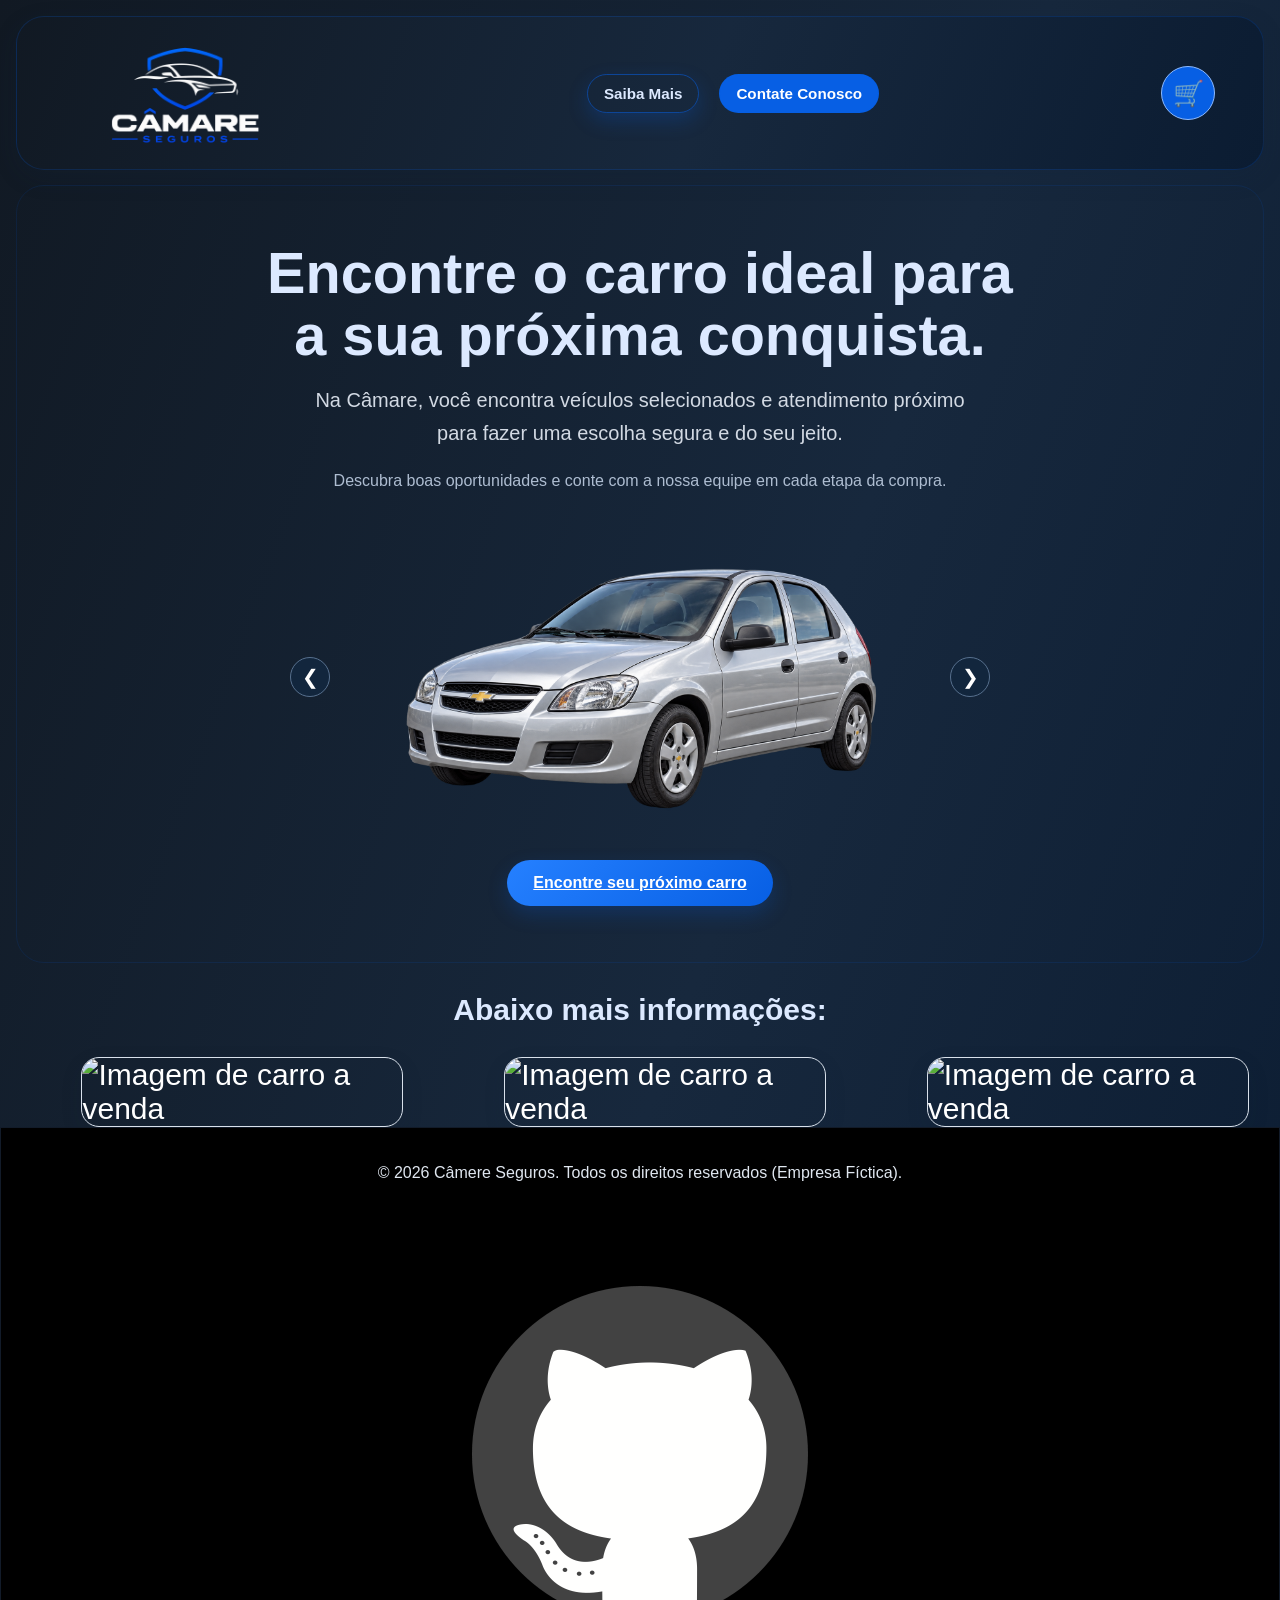
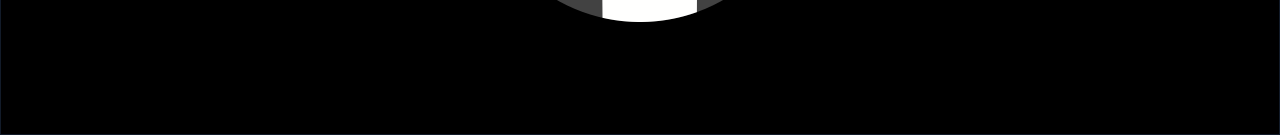
==== commit f3e18501: "adicionada a função de compra de carros, carrinho e carrossel de imagens - Compra de carros: Criei u" ====
--- a/site/index.html
+++ b/site/index.html
@@ -40,7 +40,6 @@
             </div>
         </div>
         <a class="saiba-mais" href="../compra/compra.html">Encontre seu próximo carro</a>
-
     </section>
 <!-- Informações abaixo -->
 </main>
@@ -58,7 +57,10 @@
 
 <footer class="rodape">
     <p>© 2026 Câmere Seguros. Todos os direitos reservados (Empresa Fíctica).</p>
-    <a href="https://github.com/Mathhh1/Planos-de-saude-PROJETO" target="_blank">GitHub</a>
+    <a href="https://github.com/Mathhh1/C-mera-Seguros-Projeto" target="_blank" rel="noopener noreferrer">
+       
+        <img src="/site/assents/imagens/github_PNG32.png" alt="Logo do GitHub" class="logo-github">
+    </a>
 </footer>
 
 <div vw class="enabled">
--- a/site/styles.css
+++ b/site/styles.css
@@ -26,6 +26,7 @@
     background: var(--fundo-site);
     box-shadow: 0 8px 24px rgba(16, 35, 61, 0.16);
 }
+
 .cabecalho > nav {
     display: flex;
     align-items: center;
@@ -48,6 +49,102 @@
 .cabecalho .contate-conosco {
     background: var(--azul);
     color: var(--branco);
+}
+
+.modal-contato {
+    box-sizing: border-box;
+    width: min(92vw, 500px);
+    max-width: 500px;
+    max-height: 90vh;
+    padding: 0;
+    overflow: auto;
+    border: 1px solid rgba(141, 186, 255, 0.35);
+    border-radius: 24px;
+    background: linear-gradient(145deg, #1b304a, #101f33);
+    color: var(--branco);
+    box-shadow: 0 24px 70px rgba(0, 0, 0, 0.45);
+}
+.modal-contato::backdrop {
+    background: rgba(3, 10, 20, 0.76);
+    backdrop-filter: blur(5px);
+}
+.form-contato {
+    display: flex;
+    flex-direction: column;
+    gap: 10px;
+    padding: clamp(22px, 5vw, 34px);
+}
+.form-contato h3 {
+    margin: 0 0 4px;
+    color: #dce9ff;
+    font-size: 1.6rem;
+}
+.form-contato h3::after {
+    display: block;
+    width: 48px;
+    height: 3px;
+    margin-top: 10px;
+    border-radius: 99px;
+    background: linear-gradient(90deg, #2580ff, #76b3ff);
+    content: "";
+}
+.form-contato label {
+    margin-top: 4px;
+    color: #cbd8e8;
+    font-size: 0.9rem;
+    font-weight: 600;
+}
+.form-contato input,
+.form-contato select,
+.form-contato textarea {
+    box-sizing: border-box;
+    width: 100%;
+    padding: 12px 14px;
+    border: 1px solid rgba(174, 197, 226, 0.24);
+    border-radius: 12px;
+    background: rgba(5, 17, 32, 0.7);
+    color: var(--branco);
+    font: inherit;
+    transition: border-color 160ms ease, box-shadow 160ms ease;
+}
+.form-contato textarea {
+    min-height: 110px;
+    resize: vertical;
+}
+.form-contato input::placeholder,
+.form-contato textarea::placeholder {
+    color: #8394aa;
+}
+.form-contato input:focus,
+.form-contato select:focus,
+.form-contato textarea:focus {
+    outline: none;
+    border-color: #5ba0ff;
+    box-shadow: 0 0 0 3px rgba(37, 128, 255, 0.2);
+}
+.botoes-form {
+    display: flex;
+    justify-content: flex-end;
+    gap: 10px;
+    margin-top: 14px;
+}
+.btn-enviar,
+.btn-cancelar {
+    padding: 11px 22px;
+    border-radius: 999px;
+    font: inherit;
+    font-weight: 700;
+    cursor: pointer;
+    transition: transform 160ms ease, background 160ms ease, box-shadow 160ms ease;
+}
+.btn-enviar { border: 0; background: linear-gradient(135deg, #2580ff, var(--azul)); color: var(--branco); box-shadow: 0 7px 18px rgba(7, 95, 228, 0.28); }
+.btn-cancelar { border: 1px solid rgba(174, 197, 226, 0.32); background: transparent; color: #dce9ff; }
+.btn-enviar:hover,
+.btn-cancelar:hover { transform: translateY(-1px); }
+.btn-cancelar:hover { background: rgba(255, 255, 255, 0.06); }
+@media (max-width: 480px) {
+    .botoes-form { flex-direction: column-reverse; }
+    .botoes-form button { width: 100%; }
 }
 .cabecalho .saiba-mais:hover,
 .cabecalho .contate-conosco:hover {
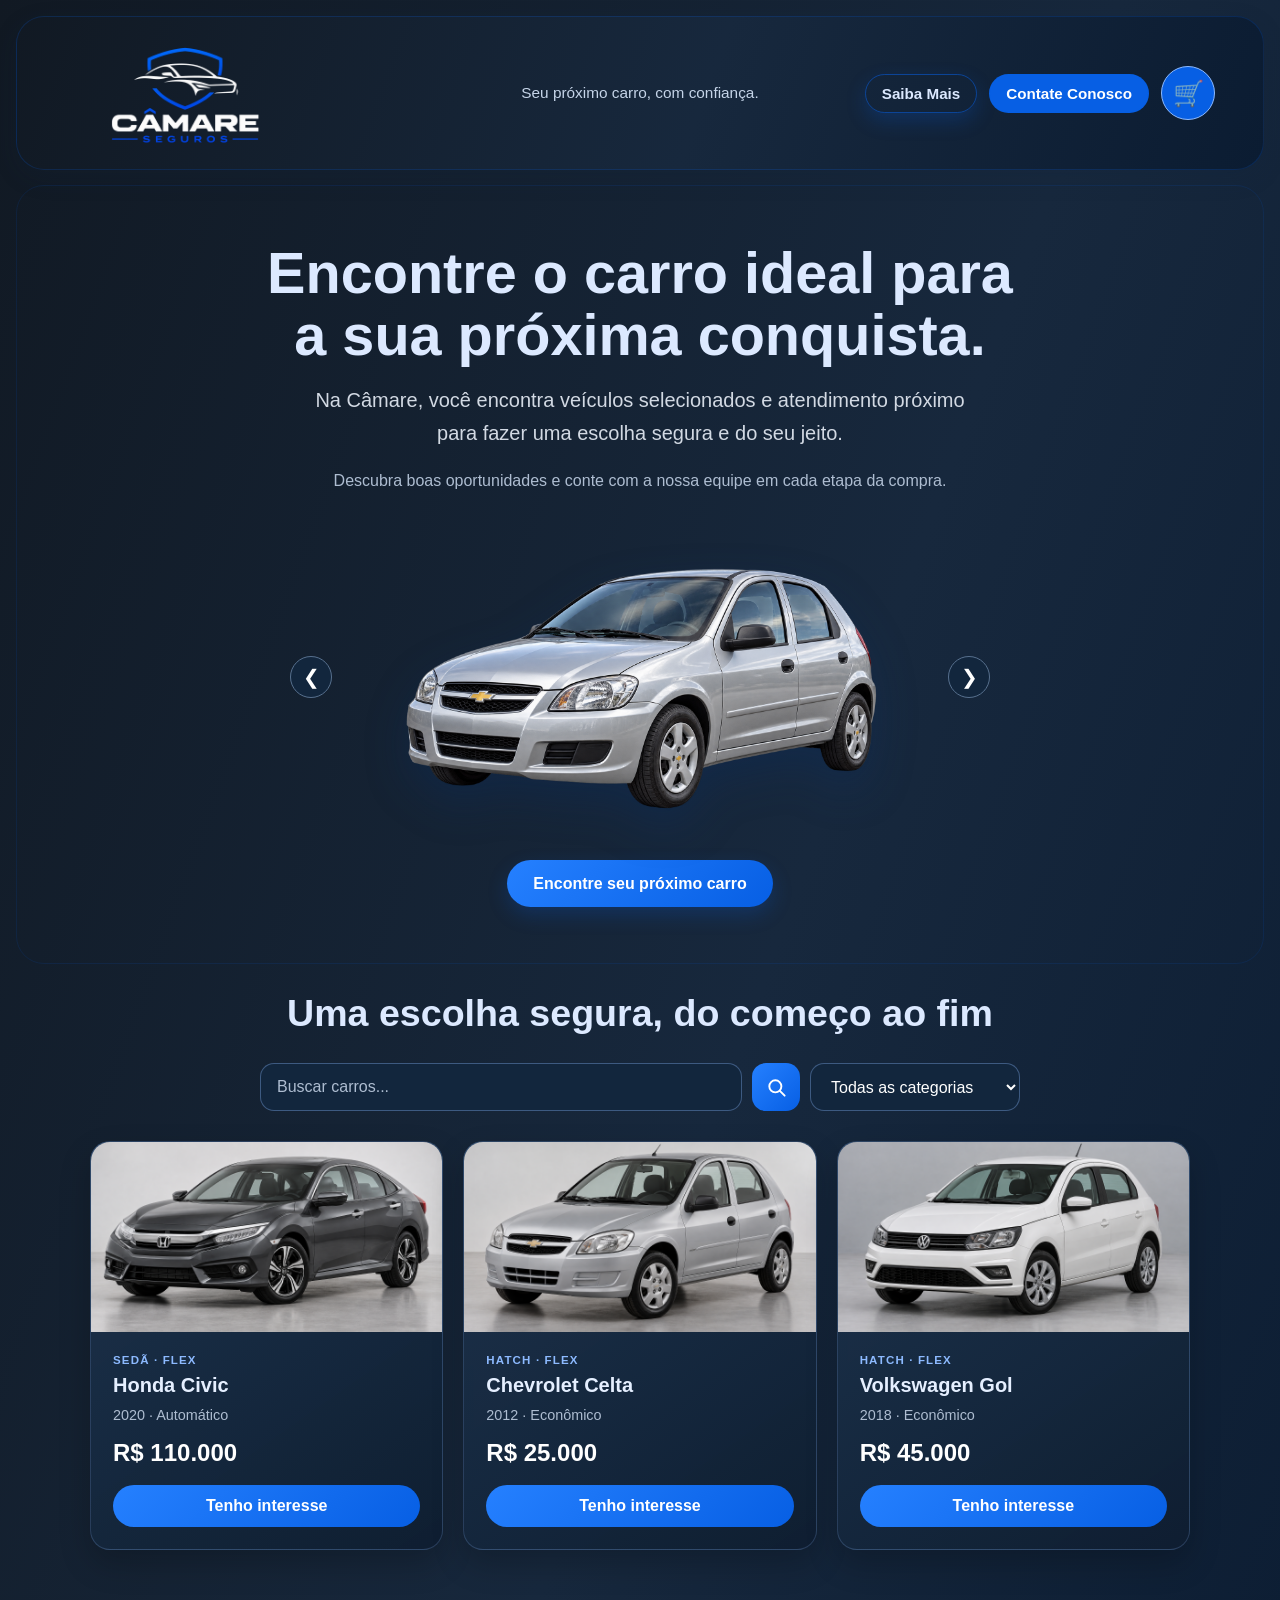
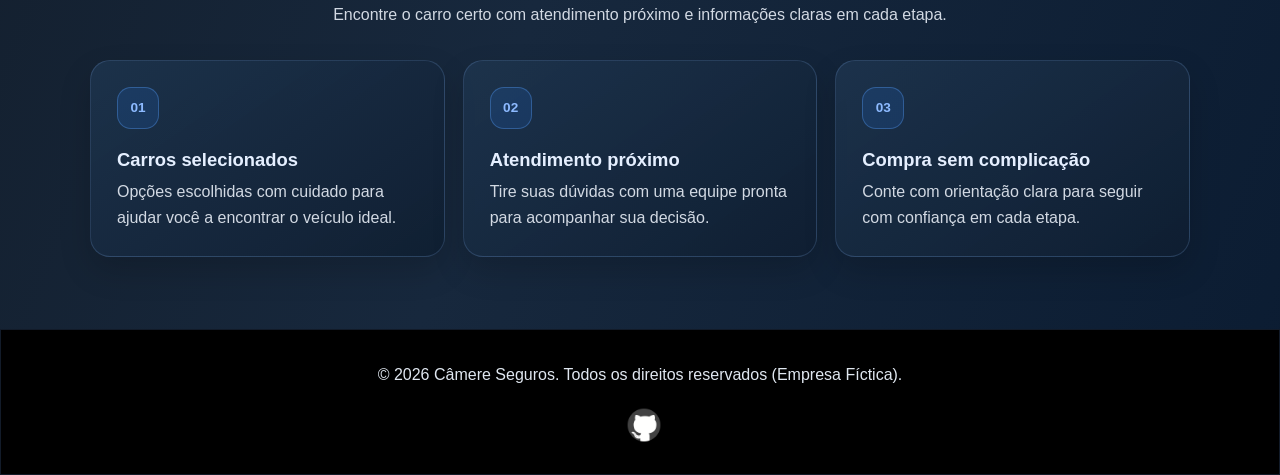
==== commit 7ee5ec47: "V.1.0.0 - Acionado favicon do site - Mesclando o site com branch de (Viktor, alberison e cãua) -func" ====
--- a/site/index.html
+++ b/site/index.html
@@ -5,8 +5,11 @@
     <meta name="viewport" content="width=device-width, initial-scale=1.0">
     <link rel="stylesheet" href="/site/styles.css">
     <link rel="stylesheet" href="../compra/carrinho.css">
+    <!-- A lógica do carrinho é compartilhada com a página de compra. -->
     <script src="../compra/compra.js" defer></script>
     <script src="carrossel.js" defer></script>
+    <script src="script.js" defer></script>
+    <link rel="icon" type="image/png" href="/site/assents/imagens/7bd2384f-269c-4f12-944d-944b6034e9fe.png">
     <title>Câmere Seguros</title>
 </head>
 <body>
@@ -14,16 +17,20 @@
 <header class="cabecalho">
     <nav>
         <img src="/site/assents/imagens/7bd2384f-269c-4f12-944d-944b6034e9fe.png" alt="Câmera Seguros" id="logo-inicial">
-        <button class="saiba-mais">Saiba Mais</button>
-        <button class="contate-conosco">Contate Conosco</button>
+        <p class="frase-cabecalho">Seu próximo carro, com confiança.</p>
+        <!-- Ações principais: catálogo, contato e carrinho. -->
+        <div class="acoes-cabecalho">
+        <a class="saiba-mais" href="#informacoes-titulo">Saiba Mais</a>
+        <button class="contate-conosco" id="abrir-contato" type="button">Contate Conosco</button>
         <button class="botao-carrinho" id="abrir-carrinho" type="button" aria-label="Abrir carrinho, 0 itens">
                 <span aria-hidden="true">🛒</span>
                 <span id="quantidade-carrinho" hidden>0</span>
             </button>
+        </div>
     </nav>
 </header>
 <main>
-    <section class="parte-principal">
+    <section class="container-principal parte-principal">
         <h2>Encontre o carro ideal para a sua próxima conquista.</h2>
         <p>Na Câmare, você encontra veículos selecionados e atendimento próximo para fazer uma escolha segura e do seu jeito.</p>
         <span>Descubra boas oportunidades e conte com a nossa equipe em cada etapa da compra.</span>
@@ -44,16 +51,49 @@
 <!-- Informações abaixo -->
 </main>
 
-<h3 class="informacoes-titulo">Abaixo mais informações:</h3>
-<!-- Mais informações do site -->
-<div class="parte-informacoes">
-    <p></p>
-    <img src="/site/images/planos.png" alt="Imagem de carro a venda" class="imagem-celta">
-    <p></p>
-    <img src="/site/images/planos.png" alt="Imagem de carro a venda" class="imagem-opala">
-    <p></p>
-    <img src="/site/images/planos.png" alt="Imagem de carro a venda" class="imagem-civic">
-</div>
+<!-- Busca, filtro e cartões formam o catálogo que a pessoa pode explorar. -->
+<section class="secao-informacoes" aria-labelledby="informacoes-titulo">
+    <h2 class="informacoes-titulo" id="informacoes-titulo">Uma escolha segura, do começo ao fim</h2>
+    <form class="controles-produtos" id="form-busca-produtos" role="search">
+        <label class="busca-produtos" for="busca-produtos">
+            <span class="visualmente-oculto">Buscar carro por nome, categoria ou preço</span>
+            <input id="busca-produtos" name="busca" type="search" placeholder="Buscar carros..." autocomplete="off">
+        </label>
+        <button class="botao-busca" type="submit" aria-label="Buscar produtos">
+            <svg viewBox="0 0 24 24" aria-hidden="true"><circle cx="10.8" cy="10.8" r="6.3"></circle><path d="m15.5 15.5 5 5"></path></svg>
+        </button>
+        <label class="filtro-produtos" for="filtro-categoria">
+            <span class="visualmente-oculto">Filtrar por categoria</span>
+            <select id="filtro-categoria" name="categoria">
+                <option value="todos">Todas as categorias</option>
+                <option value="sedan">Sedãs</option>
+                <option value="hatch">Hatches</option>
+            </select>
+        </label>
+    </form>
+    <div class="lista-carros" aria-label="Carros disponíveis para compra">
+        <!-- O data-categoria é lido pelo JavaScript para filtrar os carros. -->
+        <article class="card-carro" data-categoria="sedan">
+            <img src="../compra/imagens/civic.png" alt="Honda Civic cinza" class="imagem-carro">
+            <div class="card-carro-info"><p class="categoria-carro">SEDÃ · FLEX</p><h3>Honda Civic</h3><p class="detalhes-carro">2020 · Automático</p><p class="preco-carro">R$ 110.000</p><button class="btn-interesse" type="button" data-carro="Honda Civic">Tenho interesse</button></div>
+        </article>
+        <article class="card-carro" data-categoria="hatch">
+            <img src="../compra/imagens/celta.png" alt="Chevrolet Celta prata" class="imagem-carro">
+            <div class="card-carro-info"><p class="categoria-carro">HATCH · FLEX</p><h3>Chevrolet Celta</h3><p class="detalhes-carro">2012 · Econômico</p><p class="preco-carro">R$ 25.000</p><button class="btn-interesse" type="button" data-carro="Chevrolet Celta">Tenho interesse</button></div>
+        </article>
+        <article class="card-carro" data-categoria="hatch">
+            <img src="../compra/imagens/gol.png" alt="Volkswagen Gol branco" class="imagem-carro">
+            <div class="card-carro-info"><p class="categoria-carro">HATCH · FLEX</p><h3>Volkswagen Gol</h3><p class="detalhes-carro">2018 · Econômico</p><p class="preco-carro">R$ 45.000</p><button class="btn-interesse" type="button" data-carro="Volkswagen Gol">Tenho interesse</button></div>
+        </article>
+    </div>
+    <p class="nenhum-produto" id="nenhum-produto" role="status" hidden>Nenhum carro encontrado. Tente outra busca ou categoria.</p>
+    <p class="informacoes-intro">Encontre o carro certo com atendimento próximo e informações claras em cada etapa.</p>
+    <div class="container-informacoes">
+        <article class="card-informacao"><span class="icone-informacao">01</span><h3>Carros selecionados</h3><p>Opções escolhidas com cuidado para ajudar você a encontrar o veículo ideal.</p></article>
+        <article class="card-informacao"><span class="icone-informacao">02</span><h3>Atendimento próximo</h3><p>Tire suas dúvidas com uma equipe pronta para acompanhar sua decisão.</p></article>
+        <article class="card-informacao"><span class="icone-informacao">03</span><h3>Compra sem complicação</h3><p>Conte com orientação clara para seguir com confiança em cada etapa.</p></article>
+    </div>
+</section>
 
 <footer class="rodape">
     <p>© 2026 Câmere Seguros. Todos os direitos reservados (Empresa Fíctica).</p>
@@ -73,6 +113,29 @@
 <script>
     new window.VLibras.Widget("https://vlibras.gov.br/app");
 </script>
+<!-- Os formulários ficam em diálogos para não ocupar a página o tempo todo. -->
+<dialog id="modal-contato" class="modal-contato" aria-labelledby="titulo-contato">
+    <form class="form-contato" id="form-contato">
+        <p class="contato-eyebrow">ATENDIMENTO CÂMERE</p><h3 id="titulo-contato">Vamos conversar?</h3>
+        <p class="contato-descricao">Envie sua mensagem. Nossa equipe entrará em contato com você.</p>
+        <label for="contato-nome">Seu nome</label><input id="contato-nome" name="nome" autocomplete="name" required>
+        <label for="contato-email">E-mail</label><input id="contato-email" name="email" type="email" autocomplete="email" required>
+        <label for="contato-mensagem">Como podemos ajudar?</label><textarea id="contato-mensagem" name="mensagem" rows="4" required></textarea>
+        <div class="botoes-form"><button type="button" id="fechar-contato" class="btn-cancelar">Cancelar</button><button type="submit" class="btn-enviar">Enviar mensagem</button></div>
+    </form>
+</dialog>
+<dialog id="modal-interesse" class="modal-interesse" aria-labelledby="titulo-interesse">
+    <form class="form-interesse" id="form-interesse">
+        <h3 id="titulo-interesse">Tenho interesse neste carro</h3>
+        <label for="interesse-nome">Nome</label><input type="text" id="interesse-nome" name="nome" autocomplete="name" required>
+        <label for="interesse-email">E-mail</label><input type="email" id="interesse-email" name="email" autocomplete="email" required>
+        <label for="interesse-telefone">Telefone</label><input type="tel" id="interesse-telefone" name="telefone" autocomplete="tel" placeholder="(00) 00000-0000">
+        <label for="interesse-assunto">Assunto</label>
+        <select id="interesse-assunto" name="assunto"><option value="duvida">Dúvida</option><option value="orcamento">Orçamento</option><option value="outro">Outro</option></select>
+        <label for="interesse-mensagem">Mensagem</label><textarea id="interesse-mensagem" name="mensagem" rows="4" required></textarea>
+        <div class="botoes-form"><button type="button" id="fechar-interesse" class="btn-cancelar">Cancelar</button><button type="submit" class="btn-enviar">Enviar</button></div>
+    </form>
+</dialog>
 <dialog class="carrinho" id="meu-carrinho" aria-labelledby="titulo-carrinho">
     <button class="botao-limpar fechar-carrinho" id="fechar-carrinho" type="button">Fechar</button>
     <h2 id="titulo-carrinho">Meu carrinho</h2>
--- a/site/styles.css
+++ b/site/styles.css
@@ -1,4 +1,5 @@
-﻿:root {
+/* As cores ficam centralizadas aqui para manter o mesmo clima no site todo. */
+:root {
     color-scheme: light;
     --azul: #075fe4;
     --azul-escuro: #082b5c;
@@ -7,17 +8,26 @@
     --branco: #fff;
 }
 
+*,
+*::before,
+*::after {
+    box-sizing: border-box;
+}
+
 body {
-    box-sizing: border-box;
     display: flex;
     flex-direction: column;
     min-height: 100vh;
+    min-width: 320px;
     margin: 0;
     padding: 16px;
+    overflow-x: clip;
     background: var(--fundo-site);
     color: var(--branco);
     font-family: Arial, sans-serif;
 }
+
+/* Cabeçalho, frase central e botões de navegação. */
 .cabecalho {
     margin: 0;
     padding: 16px clamp(20px, 4vw, 48px);
@@ -28,10 +38,25 @@
 }
 
 .cabecalho > nav {
+    /* Logo, frase e botões ocupam três áreas no cabeçalho. */
+    display: grid;
+    grid-template-columns: minmax(0, 1fr) auto minmax(0, 1fr);
+    align-items: center;
+    gap: clamp(10px, 2vw, 24px);
+}
+.acoes-cabecalho {
     display: flex;
     align-items: center;
-    justify-content: space-between;
-    gap: 20px;
+    justify-self: end;
+    gap: 12px;
+}
+.frase-cabecalho {
+    margin: 0;
+    color: #c5d4e8;
+    font-size: clamp(0.9rem, 1.2vw, 1.05rem);
+    font-weight: 500;
+    text-align: center;
+    white-space: nowrap;
 }
 .cabecalho .saiba-mais,
 .cabecalho .contate-conosco {
@@ -51,7 +76,9 @@
     color: var(--branco);
 }
 
-.modal-contato {
+/* Janelas e campos dos formulários de contato e interesse. */
+.modal-contato,
+.modal-interesse {
     box-sizing: border-box;
     width: min(92vw, 500px);
     max-width: 500px;
@@ -64,22 +91,26 @@
     color: var(--branco);
     box-shadow: 0 24px 70px rgba(0, 0, 0, 0.45);
 }
-.modal-contato::backdrop {
+.modal-contato::backdrop,
+.modal-interesse::backdrop {
     background: rgba(3, 10, 20, 0.76);
     backdrop-filter: blur(5px);
 }
-.form-contato {
+.form-contato,
+.form-interesse {
     display: flex;
     flex-direction: column;
     gap: 10px;
     padding: clamp(22px, 5vw, 34px);
 }
-.form-contato h3 {
+.form-contato h3,
+.form-interesse h3 {
     margin: 0 0 4px;
     color: #dce9ff;
     font-size: 1.6rem;
 }
-.form-contato h3::after {
+.form-contato h3::after,
+.form-interesse h3::after {
     display: block;
     width: 48px;
     height: 3px;
@@ -88,15 +119,18 @@
     background: linear-gradient(90deg, #2580ff, #76b3ff);
     content: "";
 }
-.form-contato label {
+.form-contato label,
+.form-interesse label {
     margin-top: 4px;
     color: #cbd8e8;
     font-size: 0.9rem;
     font-weight: 600;
 }
 .form-contato input,
-.form-contato select,
-.form-contato textarea {
+.form-contato textarea,
+.form-interesse input,
+.form-interesse select,
+.form-interesse textarea {
     box-sizing: border-box;
     width: 100%;
     padding: 12px 14px;
@@ -107,21 +141,51 @@
     font: inherit;
     transition: border-color 160ms ease, box-shadow 160ms ease;
 }
-.form-contato textarea {
+.form-contato textarea,
+.form-interesse textarea {
     min-height: 110px;
     resize: vertical;
 }
 .form-contato input::placeholder,
-.form-contato textarea::placeholder {
+.form-contato textarea::placeholder,
+.form-interesse input::placeholder,
+.form-interesse textarea::placeholder {
     color: #8394aa;
 }
 .form-contato input:focus,
-.form-contato select:focus,
-.form-contato textarea:focus {
+.form-contato textarea:focus,
+.form-interesse input:focus,
+.form-interesse select:focus,
+.form-interesse textarea:focus {
     outline: none;
     border-color: #5ba0ff;
     box-shadow: 0 0 0 3px rgba(37, 128, 255, 0.2);
 }
+.form-contato {
+    gap: 12px;
+    padding: clamp(24px, 6vw, 38px);
+}
+.form-contato h3 {
+    font-size: 1.9rem;
+}
+.form-contato h3::after { display: none; }
+.contato-eyebrow {
+    margin: 0;
+    color: #8dbaff;
+    font-size: 0.72rem;
+    font-weight: 700;
+    letter-spacing: 0.14em;
+}
+.contato-descricao {
+    margin: -4px 0 6px;
+    color: #aebdd1;
+    line-height: 1.55;
+}
+.form-contato label span {
+    color: #91a2b7;
+    font-weight: 400;
+}
+.form-contato .btn-enviar { padding-inline: 24px; }
 .botoes-form {
     display: flex;
     justify-content: flex-end;
@@ -152,23 +216,38 @@
     box-shadow: 0 6px 14px rgba(7, 95, 228, 0.28);
 }
 
+/* Ajustes do cabeçalho em tablets e celulares. */
 #logo-inicial {
     display: block;
     width: clamp(180px, 23vw, 240px);
     height: 120px;
-    margin: 0 auto 0 0;
+    margin: 0;
+    justify-self: start;
     object-fit: contain;
     object-position: center;
 }
+@media (max-width: 900px) {
+    #logo-inicial { width: 170px; height: 100px; }
+    .frase-cabecalho { font-size: 0.88rem; }
+    .acoes-cabecalho { gap: 8px; }
+    .cabecalho .saiba-mais,
+    .cabecalho .contate-conosco { padding: 9px 12px; font-size: 0.82rem; }
+}
+@media (max-width: 850px) {
+    .cabecalho > nav { grid-template-columns: minmax(0, 1fr) auto; }
+    .frase-cabecalho { grid-column: 1 / -1; grid-row: 2; }
+}
 @media (max-width: 560px) {
     .cabecalho { padding: 16px; }
-    .cabecalho > nav { flex-wrap: wrap; gap: 10px; }
+    .cabecalho > nav { grid-template-columns: 1fr; gap: 12px; }
+    .frase-cabecalho { grid-column: 1; grid-row: auto; white-space: normal; }
+    .acoes-cabecalho { grid-column: 1; justify-self: center; width: 100%; }
     .cabecalho .saiba-mais,
     .cabecalho .contate-conosco { padding: 9px 12px; font-size: 0.82rem; }
-    #logo-inicial { flex-basis: 100%; }
-}
-
-.parte-principal {
+    #logo-inicial { width: 100%; height: 88px; justify-self: center; }
+}
+
+.container-principal {
     position: relative;
     display: flex;
     flex-direction: column;
@@ -202,26 +281,30 @@
     opacity: 1;
     filter: drop-shadow(0 18px 20px rgba(7, 48, 105, 0.2));
 }
-.parte-principal p {
+.container-principal p {
     max-width: 680px;
     margin: 0;
     color: var(--cinza-texto);
     font-size: clamp(1.05rem, 2vw, 1.25rem);
     line-height: 1.65;
 }
-.parte-principal span {
+.container-principal span {
     max-width: 620px;
     color: #aebdd1;
     line-height: 1.6;
 }
 .saiba-mais {
+    display: inline-block;
     border: 0;
     border-radius: 999px;
     padding: 14px 26px;
     background: linear-gradient(135deg, #2580ff, var(--azul));
     color: var(--branco);
-    font: inherit;
-    font-weight: 700;
+    font-family: Arial, sans-serif;
+    font-size: 1rem;
+    font-weight: 700;
+    line-height: 1.2;
+    text-decoration: none;
     cursor: pointer;
     box-shadow: 0 8px 20px rgba(7, 95, 228, 0.22);
     transition: transform 160ms ease, box-shadow 160ms ease;
@@ -230,25 +313,195 @@
     transform: translateY(-2px);
     box-shadow: 0 12px 24px rgba(7, 95, 228, 0.3);
 }
-.informacoes-titulo{
+
+/* Lista de veículos e espaço reservado para as fotos. */
+.secao-informacoes {
+    width: 100%;
+    max-width: 1100px;
+    min-width: 0;
+    margin: 28px auto 72px;
+}
+.informacoes-titulo {
+    max-width: none;
+    margin: 0;
+    color: #dce9ff;
     text-align: center;
-    font-size: 30px;
-    color: #dce9ff;
-}
-.parte-informacoes {
-    display: flex;
-    justify-content: space-around;
-    flex-wrap: wrap;
+    font-size: clamp(1.65rem, 3.5vw, 2.35rem);
+    line-height: 1.15;
+    text-wrap: balance;
+}
+.lista-carros {
+    /* Os cartões viram colunas menores conforme a tela perde espaço. */
+    display: grid;
+    grid-template-columns: repeat(3, minmax(0, 1fr));
+    width: 100%;
+    min-width: 0;
     gap: 20px;
-    font-size: 30px;
-}
-.parte-informacoes img {
-    max-width: min(100%, 320px);
-    height: auto;
-    border: 1px solid #d9e1eb;
-    border-radius: 18px;
-    box-shadow: 0 8px 22px rgba(16, 35, 61, 0.1);
-}
+    margin: 30px 0 52px;
+}
+.card-carro {
+    min-width: 0;
+    overflow: hidden;
+    border: 1px solid rgba(141, 186, 255, 0.2);
+    border-radius: 20px;
+    background: linear-gradient(145deg, rgba(30, 53, 79, 0.94), rgba(15, 30, 49, 0.98));
+    box-shadow: 0 14px 32px rgba(0, 0, 0, 0.2);
+    transition: transform 180ms ease, box-shadow 180ms ease;
+}
+.card-carro:hover {
+    transform: translateY(-4px);
+    box-shadow: 0 20px 38px rgba(0, 0, 0, 0.28);
+}
+.foto-carro {
+    display: grid;
+    min-height: 190px;
+    place-items: center;
+    padding: 16px;
+    background: radial-gradient(ellipse at 50% 100%, rgba(37, 128, 255, 0.3), transparent 58%), linear-gradient(135deg, #253e5c, #14263b);
+    color: #b9cbe0;
+    text-align: center;
+    line-height: 1.8;
+}
+.foto-carro code {
+    color: #8dbaff;
+    font-size: 0.78rem;
+}
+.foto-carro-com-imagem {
+    padding: 0;
+}
+.imagem-carro {
+    display: block;
+    width: 100%;
+    height: 190px;
+    object-fit: cover;
+    object-position: center 58%;
+}
+.card-carro-info { padding: 22px; }
+.categoria-carro {
+    margin: 0 0 8px;
+    color: #8dbaff;
+    font-size: 0.72rem;
+    font-weight: 700;
+    letter-spacing: 0.1em;
+}
+.card-carro-info h3 {
+    margin: 0;
+    color: #e5efff;
+    font-size: 1.25rem;
+    overflow-wrap: anywhere;
+}
+.detalhes-carro {
+    margin: 10px 0 16px;
+    color: #aebdd1;
+    font-size: 0.9rem;
+}
+.preco-carro {
+    margin: 0 0 18px;
+    color: #fff;
+    font-size: 1.5rem;
+    font-weight: 700;
+}
+.btn-interesse {
+    width: 100%;
+    padding: 12px 18px;
+    border: 0;
+    border-radius: 999px;
+    background: linear-gradient(135deg, #2580ff, var(--azul));
+    color: #fff;
+    font: inherit;
+    font-weight: 700;
+    cursor: pointer;
+    transition: transform 160ms ease, box-shadow 160ms ease;
+}
+.btn-interesse:hover {
+    transform: translateY(-1px);
+    box-shadow: 0 8px 18px rgba(7, 95, 228, 0.32);
+}
+
+/* Cards com informações sobre o atendimento. */
+.informacoes-intro {
+    max-width: 650px;
+    margin: 14px auto 32px;
+    color: var(--cinza-texto);
+    text-align: center;
+    line-height: 1.6;
+}
+.container-informacoes {
+    display: grid;
+    grid-template-columns: repeat(3, minmax(0, 1fr));
+    gap: 18px;
+}
+.card-informacao {
+    padding: 26px;
+    border: 1px solid rgba(141, 186, 255, 0.18);
+    border-radius: 20px;
+    background: linear-gradient(145deg, rgba(30, 53, 79, 0.82), rgba(15, 30, 49, 0.88));
+    box-shadow: 0 14px 32px rgba(0, 0, 0, 0.16);
+}
+.icone-informacao {
+    display: grid;
+    width: 42px;
+    height: 42px;
+    place-items: center;
+    border: 1px solid rgba(91, 160, 255, 0.35);
+    border-radius: 14px;
+    background: rgba(37, 128, 255, 0.14);
+    color: #8dbaff;
+    font-size: 0.85rem;
+    font-weight: 700;
+}
+.card-informacao h3 {
+    margin: 20px 0 8px;
+    color: #e5efff;
+    font-size: 1.15rem;
+}
+.card-informacao p {
+    margin: 0;
+    color: var(--cinza-texto);
+    line-height: 1.6;
+}
+@media (max-width: 760px) {
+    .lista-carros,
+    .container-informacoes { grid-template-columns: repeat(2, minmax(0, 1fr)); }
+    .secao-informacoes { margin-bottom: 48px; }
+}
+
+@media (max-width: 560px) {
+    body { padding: 10px; }
+    .cabecalho { padding: 14px; }
+    .cabecalho > nav { justify-content: center; }
+    .acoes-cabecalho { flex-wrap: wrap; justify-content: center; }
+    .acoes-cabecalho .saiba-mais,
+    .acoes-cabecalho .contate-conosco { flex: 1 1 140px; min-width: 0; padding: 9px 10px; font-size: 0.82rem; text-align: center; white-space: normal; }
+    .acoes-cabecalho .botao-carrinho { margin-left: 0; }
+    .container-principal {
+        min-height: auto;
+        gap: 14px;
+        padding: clamp(36px, 10vw, 52px) 14px;
+    }
+    .container-principal h2 { font-size: clamp(1.8rem, 8vw, 2.6rem); }
+    .imagem-seguro { max-height: 27vh; }
+    .lista-carros,
+    .container-informacoes { grid-template-columns: 1fr; }
+    .lista-carros { gap: 16px; margin: 24px 0 40px; }
+    .foto-carro { min-height: 170px; }
+    .card-carro-info { padding: 20px; }
+    .secao-informacoes { margin-top: 20px; }
+    .informacoes-intro { margin-bottom: 24px; }
+    .modal-contato,
+    .modal-interesse { width: calc(100vw - 24px); max-height: calc(100vh - 24px); }
+    .form-contato,
+    .form-interesse { padding: 20px; }
+}
+
+@media (max-width: 360px) {
+    body { padding: 8px; }
+    .cabecalho .saiba-mais,
+    .cabecalho .contate-conosco { padding: 9px 10px; font-size: 0.78rem; }
+    .container-principal { padding-inline: 14px; }
+}
+
+/* Rodapé e link do GitHub. */
 .rodape {
     box-sizing: border-box;
     width: calc(100% + 32px);
@@ -264,63 +517,76 @@
 .rodape a {
     color: #8dbaff;
 }
-/* Carros que passam no início */
-.carrossel {
-    position: relative;
+
+.logo-github {
+    width: 50px;
+    height: 50px;
+    margin-left: 8px;
+}
+
+@media (max-width: 560px) {
+    .rodape { width: calc(100% + 20px); margin: auto -10px -10px; padding: 18px 12px; }
+}
+@media (max-width: 360px) {
+    .rodape { width: calc(100% + 16px); margin: auto -8px -8px; }
+}
+
+/* Carrossel mantido da versão enviada. */
+.carrossel { position: relative; width: min(100%, 700px); padding: 0 48px; }
+.fotos-carros { height: 330px; }
+.foto-inicio { width: 100%; height: 100%; object-fit: contain; filter: drop-shadow(0 18px 20px rgba(7, 48, 105, .28)); }
+.foto-inicio[hidden] { display: none; }
+.botoes-carrossel button { position: absolute; top: 50%; width: 42px; height: 42px; padding: 0; transform: translateY(-50%); border: 1px solid #57708e; border-radius: 50%; background: #12263d; color: white; font-size: 20px; cursor: pointer; }
+#carro-anterior { left: 0; }
+#proximo-carro { right: 0; }
+.acoes-cabecalho { align-items: center; }
+.botao-carrinho { min-width: 46px; min-height: 42px; padding: 8px 12px; border: 1px solid rgba(141,186,255,.35); border-radius: 999px; background: rgba(18,38,61,.8); color: white; font-size: 1.15rem; cursor: pointer; }
+@media (max-width: 560px) { .fotos-carros { height: 230px; } .carrossel { padding: 0 34px; } .botoes-carrossel button { width: 32px; height: 32px; font-size: 16px; } }
+
+.controles-produtos {
+    /* Busca e categoria ficam alinhadas acima dos cartões. */
+    display: flex;
+    width: min(100%, 760px);
+    margin: 28px auto 0;
+    gap: 10px;
+}
+.busca-produtos { flex: 1 1 280px; min-width: 0; }
+.busca-produtos input,
+.filtro-produtos select {
+    box-sizing: border-box;
     width: 100%;
-    max-width: 700px;
-    padding: 0 45px;
-    box-sizing: border-box;
-}
-
-.fotos-carros {
-    height: 330px;
-}
-
-.foto-inicio {
-    width: 100%;
-    height: 100%;
-    object-fit: contain;
-}
-
-.foto-inicio[hidden] {
-    display: none;
-}
-
-/* Uma seta em cada lado do carro */
-.botoes-carrossel button {
-    position: absolute;
-    top: 50%;
-    transform: translateY(-50%);
-    width: 40px;
-    height: 40px;
-    padding: 0;
-    border: 1px solid #57708e;
-    border-radius: 50%;
-    background-color: #12263d;
-    color: white;
-    font-size: 20px;
+    min-height: 48px;
+    padding: 0 16px;
+    border: 1px solid rgba(141, 186, 255, .35);
+    border-radius: 14px;
+    background: #12263d;
+    color: #fff;
+    font: inherit;
+}
+.busca-produtos input::placeholder { color: #aebdd1; }
+.busca-produtos input:focus,
+.filtro-produtos select:focus,
+.botao-busca:focus-visible { outline: 3px solid rgba(91, 160, 255, .65); outline-offset: 2px; }
+.botao-busca {
+    display: grid;
+    width: 48px;
+    min-width: 48px;
+    height: 48px;
+    place-items: center;
+    border: 0;
+    border-radius: 14px;
+    background: linear-gradient(135deg, #2580ff, var(--azul));
+    color: #fff;
     cursor: pointer;
 }
-
-#carro-anterior {
-    left: 0;
-}
-
-#proximo-carro {
-    right: 0;
-}
-
+.botao-busca svg { width: 23px; height: 23px; fill: none; stroke: currentColor; stroke-linecap: round; stroke-width: 2; }
+.filtro-produtos { flex: 0 1 210px; }
+.filtro-produtos select { cursor: pointer; }
+.nenhum-produto { margin: 28px 0; color: var(--cinza-texto); text-align: center; }
+.visualmente-oculto { position: absolute; width: 1px; height: 1px; padding: 0; margin: -1px; overflow: hidden; clip: rect(0, 0, 0, 0); white-space: nowrap; border: 0; }
+/* No celular, o seletor de categoria fica abaixo do campo de busca. */
 @media (max-width: 560px) {
-    .fotos-carros {
-        height: 230px;
-    }
-    .carrossel {
-        padding: 0 32px;
-    }
-    .botoes-carrossel button {
-        width: 30px;
-        height: 30px;
-        font-size: 16px;
-    }
-}
+    .controles-produtos { flex-wrap: wrap; }
+    .busca-produtos { flex-basis: calc(100% - 58px); }
+    .filtro-produtos { flex-basis: 100%; }
+}
--- a/compra/carrinho.css
+++ b/compra/carrinho.css
@@ -104,3 +104,27 @@
     display: inline-block;
     text-decoration: none;
 }
+
+@media (max-width: 560px) {
+    .carrinho {
+        max-width: calc(100vw - 24px);
+        max-height: 90vh;
+        padding: 18px;
+    }
+
+    #lista-carrinho li {
+        display: flex;
+        flex-wrap: wrap;
+        align-items: center;
+        gap: 8px;
+    }
+
+    #lista-carrinho li > div {
+        flex-basis: 100%;
+    }
+
+    #lista-carrinho .botao-carro {
+        flex: 1 1 80px;
+        margin: 0;
+    }
+}
